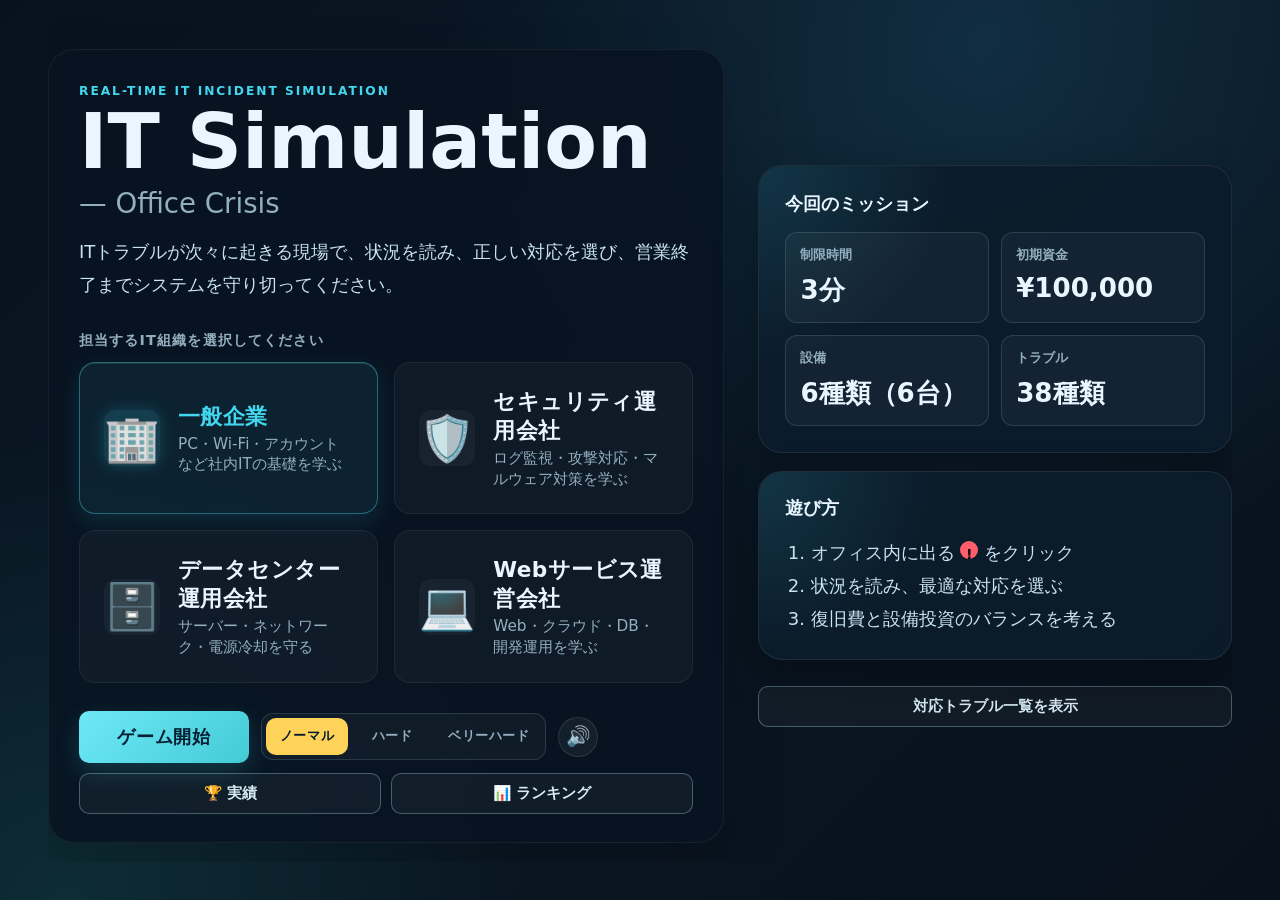
==== index.html @ 24b1dd60 "Initial commit" ====
﻿<!DOCTYPE html>
<html lang="ja">
<head>
  <meta charset="UTF-8" />
  <meta name="viewport" content="width=device-width, initial-scale=1.0, viewport-fit=cover" />
  <title>IT Simulation | Office Crisis</title>
  <link rel="icon" href="data:," />
  <link rel="stylesheet" href="style.css?v=hide-2d-employees-20260814" />
</head>
<body>
  <div class="app-shell">
    <div id="orientation-warning" class="orientation-warning hidden">
      <div class="orientation-warning-content">
        <div class="orientation-icon">📱</div>
        <p>横向きにしてください</p>
        <p class="orientation-sub">このゲームは横向きでプレイしてください</p>
      </div>
    </div>
    <section id="home-screen" class="home-screen">
      <div class="home-copy">
        <p class="eyebrow">REAL-TIME IT INCIDENT SIMULATION</p>
        <h1>IT Simulation <span>— Office Crisis</span></h1>
        <p class="home-lead">ITトラブルが次々に起きる現場で、状況を読み、正しい対応を選び、営業終了までシステムを守り切ってください。</p>

        <div class="mode-selection-container">
          <p class="section-label">担当するIT組織を選択してください</p>
          <div class="mode-selector">
            <button class="mode-card-button active" data-mode="office" type="button">
              <span class="mode-icon">🏢</span>
              <div class="mode-info">
                <span class="mode-name">一般企業</span>
                <span class="mode-desc">PC・Wi-Fi・アカウントなど社内ITの基礎を学ぶ</span>
              </div>
            </button>
            <button class="mode-card-button" data-mode="security" type="button">
              <span class="mode-icon">🛡️</span>
              <div class="mode-info">
                <span class="mode-name">セキュリティ運用会社</span>
                <span class="mode-desc">ログ監視・攻撃対応・マルウェア対策を学ぶ</span>
              </div>
            </button>
            <button class="mode-card-button" data-mode="infra" type="button">
              <span class="mode-icon">🗄️</span>
              <div class="mode-info">
                <span class="mode-name">データセンター運用会社</span>
                <span class="mode-desc">サーバー・ネットワーク・電源冷却を守る</span>
              </div>
            </button>
            <button class="mode-card-button" data-mode="startup" type="button">
              <span class="mode-icon">💻</span>
              <div class="mode-info">
                <span class="mode-name">Webサービス運営会社</span>
                <span class="mode-desc">Web・クラウド・DB・開発運用を学ぶ</span>
              </div>
            </button>
          </div>
        </div>

        <div id="mobile-difficulty-selection" class="mobile-difficulty-selection hidden">
          <h3>難易度を選択</h3>
          <div class="mobile-difficulty-buttons">
            <button class="mobile-difficulty-button active" data-difficulty="normal" type="button">ノーマル</button>
            <button class="mobile-difficulty-button" data-difficulty="hard" type="button">ハード</button>
            <button class="mobile-difficulty-button" data-difficulty="veryhard" type="button">ベリーハード</button>
          </div>
          <button id="mobile-start-game" class="primary-button">ゲーム開始</button>
        </div>

        <div class="home-actions">
          <button id="home-start-button" class="primary-button home-start-button" type="button">ゲーム開始</button>
          <div class="difficulty-control home-difficulty" aria-label="難易度">
            <button class="difficulty-button active" data-difficulty="normal" type="button">ノーマル</button>
            <button class="difficulty-button" data-difficulty="hard" type="button">ハード</button>
            <button class="difficulty-button" data-difficulty="veryhard" type="button">ベリーハード</button>
          </div>
          <button id="sound-toggle-home" class="icon-button sound-toggle-button" type="button" aria-label="サウンドをオフにする">🔊</button>
        </div>
        <div class="home-secondary-actions">
          <button id="achievements-open-button" class="secondary-button">🏆 実績</button>
          <button id="leaderboard-open-button" class="secondary-button">📊 ランキング</button>
        </div>
        <div id="resume-choice" class="resume-choice hidden">
          <p class="resume-copy">進行中のゲームがあります。続きからプレイするか、最初からやり直すかを選んでください。</p>
          <div class="resume-actions">
            <button id="resume-continue-button" class="primary-button" type="button">続きからプレイする</button>
            <button id="resume-restart-button" class="secondary-button" type="button">最初からやり直す</button>
          </div>
        </div>
      </div>

      <div class="home-panel">
        <section class="home-summary">
          <h2>今回のミッション</h2>
          <div class="mission-grid">
            <div><span>制限時間</span><strong>3分</strong></div>
            <div><span>初期資金</span><strong>¥100,000</strong></div>
            <div><span>設備</span><strong id="home-equipment-count">6種類</strong></div>
            <div><span>トラブル</span><strong id="home-incident-count">70種類</strong></div>
          </div>
        </section>
        <section class="home-rules">
          <h2>遊び方</h2>
          <ol>
            <li>オフィス内に出る <b>!</b> をクリック</li>
            <li>状況を読み、最適な対応を選ぶ</li>
            <li>復旧費と設備投資のバランスを考える</li>
          </ol>
        </section>
        <button id="incident-list-toggle" class="secondary-button incident-list-toggle">対応トラブル一覧を表示</button>
      </div>

      <div id="incident-sidebar" class="incident-sidebar hidden">
        <div class="incident-sidebar-header">
          <h2>対応トラブル一覧</h2>
          <button id="incident-sidebar-close" class="icon-button" aria-label="閉じる">×</button>
        </div>
        <div class="incident-sidebar-filters">
          <div class="filter-group">
            <label for="mode-filter">企業</label>
            <select id="mode-filter">
              <option value="all">すべて</option>
              <option value="office">一般企業</option>
              <option value="security">セキュリティ運用会社</option>
              <option value="infra">データセンター運用会社</option>
              <option value="startup">Webサービス運営会社</option>
            </select>
          </div>
          <div class="filter-group">
            <label for="equipment-filter">設備</label>
            <select id="equipment-filter">
              <option value="all">すべて</option>
            </select>
          </div>
        </div>
        <div id="incident-list" class="incident-list"></div>
      </div>
    </section>

    <section id="game-screen" class="game-screen hidden">
      <header class="topbar">
        <div class="brand">
          <p class="eyebrow">REAL-TIME IT INCIDENT SIMULATION</p>
          <h1>IT Simulation <span>— Office Crisis</span></h1>
        </div>
        <div class="topbar-actions">
          <div class="difficulty-control" aria-label="難易度">
            <button class="difficulty-button active" data-difficulty="normal" type="button">ノーマル</button>
            <button class="difficulty-button" data-difficulty="hard" type="button">ハード</button>
            <button class="difficulty-button" data-difficulty="veryhard" type="button">ベリーハード</button>
          </div>
          <div id="game-status" class="game-status standby">待機中</div>
          <button id="sound-toggle-game" class="icon-button sound-toggle-button" type="button" aria-label="サウンドをオフにする">🔊</button>
          <button id="home-button" class="secondary-button topbar-home-button" type="button">
            <span class="home-button-label-full">ホームに戻る</span>
            <span class="home-button-label-short">ホーム</span>
          </button>
          <button id="start-button" class="primary-button">リスタート</button>
        </div>
      </header>

      <main class="game-layout">
        <aside class="dashboard">
          <section class="status-card time-card">
            <p class="card-label">営業終了まで</p>
            <strong id="timer" class="timer">03:00</strong>
            <div class="timer-track"><div id="timer-bar" class="timer-bar"></div></div>
          </section>

          <section class="status-card">
            <div class="metric-head">
              <p class="card-label">資金</p>
              <span class="metric-icon">¥</span>
            </div>
            <strong id="funds" class="metric-value">¥100,000</strong>
            <p id="funds-detail" class="metric-note">運営は安定しています</p>
          </section>

          <section class="status-card">
            <div class="metric-head">
              <p class="card-label">信頼度</p>
              <span class="metric-icon">◆</span>
            </div>
            <strong id="trust" class="metric-value">100</strong>
            <div class="trust-track"><div id="trust-bar" class="trust-bar"></div></div>
            <p id="trust-detail" class="metric-note">社内外から信頼されています</p>
          </section>

          <section class="status-card compact-card">
            <p class="card-label">対応状況</p>
            <div class="status-row">
              <span>未対応トラブル</span><strong id="incident-count">0</strong>
            </div>
            <div class="status-row">
              <span>故障設備</span><strong id="broken-count">0</strong>
            </div>
            <div class="status-row">
              <span>解決件数</span><strong id="resolved-count">0</strong>
            </div>
            <div class="status-row">
              <span>連続正解</span><strong id="streak-count">0</strong>
            </div>
            <div class="status-row hidden">
              <span>次の発生</span><strong id="next-incident">--</strong>
            </div>
          </section>

          <section class="status-card upgrade-card">
            <div class="upgrade-head">
              <div>
                <p class="card-label">設備投資</p>
                <strong id="upgrade-total" class="upgrade-total">Lv 0</strong>
              </div>
              <span class="metric-icon">Lv</span>
            </div>
            <p id="upgrade-detail" class="metric-note">営業中に資金を使って設備を強化できます。</p>
            <div id="upgrade-list" class="upgrade-list"></div>
          </section>

          <section class="tips-card">
            <p class="tips-title">遊び方</p>
            <ol>
              <li>オフィス内の <b>!</b> をクリック</li>
              <li>状況を読み、最適な対応を選択</li>
              <li>復旧費と設備投資のバランスを考える</li>
            </ol>
          </section>
        </aside>

        <section class="office-panel">
          <div class="office-heading">
            <div>
              <p id="floor-eyebrow" class="eyebrow">NORMAL MODE / GENERAL OFFICE</p>
              <h2 id="floor-title">第1営業フロア</h2>
            </div>
            <div class="office-legend">
              <span><i class="legend-dot normal"></i>正常</span>
              <span><i class="legend-dot incident"></i>トラブル</span>
              <span><i class="legend-dot broken"></i>故障</span>
            </div>
          </div>

          <div class="news-ticker" aria-live="polite">
            <span class="news-label">IT NEWS</span>
            <p id="news-ticker-text">営業開始後、IT運用ニュース速報が流れます。</p>
          </div>

          <div id="office-map" class="office-map" aria-label="一般企業のオフィス">
            <div class="floor-grid"></div>
            <div id="equipment-layer" class="equipment-layer"></div>
            <div id="employee-layer" class="employee-layer"></div>
            <div id="start-overlay" class="start-overlay hidden">
              <div class="start-overlay-card">
                <span class="start-icon">!</span>
                <h3>営業開始前</h3>
                <p>オフィスで起きるITトラブルを解決し、倒産を防いでください。</p>
                <button id="overlay-start-button" class="primary-button">営業を開始する</button>
              </div>
            </div>
          </div>

          <div class="event-log-panel">
            <div class="event-log-head">
              <h3>オペレーションログ</h3>
              <button id="view-log-button" class="text-button">履歴を表示</button>
            </div>
            <ul id="event-log" class="event-log">
              <li class="log-entry neutral"><span>--:--</span>ゲーム開始後、ここに対応履歴が表示されます。</li>
            </ul>
          </div>
        </section>
      </main>
    </section>
  </div>

  <div id="modal" class="modal hidden" role="dialog" aria-modal="true" aria-labelledby="modal-title">
    <div class="modal-backdrop"></div>
    <div class="modal-card">
      <div class="modal-topline">
        <span id="modal-category" class="category-badge">INCIDENT</span>
        <button id="modal-close" class="icon-button" aria-label="閉じる">×</button>
      </div>
      <h2 id="modal-title">トラブル発生</h2>
      <p id="modal-location" class="modal-location"></p>
      <p id="modal-description" class="modal-description"></p>
      <div id="modal-effect" class="modal-effect"></div>
      <div id="modal-options" class="modal-options"></div>
      <div id="modal-feedback" class="modal-feedback hidden"></div>
      <div id="modal-actions" class="modal-actions"></div>
    </div>
  </div>

  <div id="log-modal" class="modal hidden" role="dialog" aria-modal="true" aria-labelledby="log-modal-title">
    <div class="modal-backdrop"></div>
    <div class="log-modal-card">
      <div class="modal-topline">
        <span class="category-badge">LOG</span>
        <button id="log-modal-close" class="icon-button" aria-label="閉じる">×</button>
      </div>
      <h2 id="log-modal-title">オペレーション履歴</h2>
      <div id="log-modal-content" class="log-modal-content"></div>
    </div>
  </div>

  <div id="result-modal" class="modal hidden" role="dialog" aria-modal="true" aria-labelledby="result-title">
    <div class="modal-backdrop result-backdrop"></div>
    <div class="result-card">
      <p id="result-eyebrow" class="eyebrow">RESULT</p>
      <h2 id="result-title">営業終了</h2>
      <p id="result-message" class="result-message"></p>
      <div class="result-grid">
        <div><span>資金</span><strong id="result-funds">¥0</strong></div>
        <div><span>信頼度</span><strong id="result-trust">0</strong></div>
        <div><span>解決件数</span><strong id="result-resolved">0</strong></div>
        <div><span>誤対応</span><strong id="result-mistakes">0</strong></div>
        <div><span>最大連続正解</span><strong id="result-streak">0</strong></div>
        <div><span>投資Lv合計</span><strong id="result-upgrades">0</strong></div>
      </div>
      <div id="result-score-panel" class="result-score-panel hidden"></div>
      <div id="result-learning" class="result-learning"></div>
      <div id="review-list" class="review-list"></div>
      <button id="restart-button" class="primary-button wide-button">ホーム画面へ戻る</button>
    </div>
  </div>

<div id="difficulty-popover" class="popover hidden" role="tooltip" aria-hidden="true">
    <div class="popover-content"></div>
    <div class="popover-arrow" aria-hidden="true"></div>
  </div>

  <div id="achievement-toast-container" class="achievement-toast-container" aria-live="polite"></div>

  <div id="achievements-modal" class="modal hidden" role="dialog" aria-modal="true" aria-labelledby="achievements-modal-title">
    <div class="modal-backdrop"></div>
    <div class="log-modal-card">
      <div class="modal-topline">
        <span class="category-badge">ACHIEVEMENTS</span>
        <button id="achievements-modal-close" class="icon-button" aria-label="閉じる">×</button>
      </div>
      <h2 id="achievements-modal-title">実績</h2>
      <p id="achievements-progress" class="achievements-progress">0 / 0 解除済み</p>
      <div id="achievements-grid" class="achievements-grid log-modal-content"></div>
    </div>
  </div>

  <div id="leaderboard-modal" class="modal hidden" role="dialog" aria-modal="true" aria-labelledby="leaderboard-modal-title">
    <div class="modal-backdrop"></div>
    <div class="log-modal-card">
      <div class="modal-topline">
        <span class="category-badge">RANKING</span>
        <button id="leaderboard-modal-close" class="icon-button" aria-label="閉じる">×</button>
      </div>
      <h2 id="leaderboard-modal-title">ランキング</h2>
      <div class="incident-sidebar-filters leaderboard-filters">
        <div class="filter-group">
          <label for="leaderboard-mode-select">企業</label>
          <select id="leaderboard-mode-select">
            <option value="office">一般企業</option>
            <option value="security">セキュリティ運用会社</option>
            <option value="infra">データセンター運用会社</option>
            <option value="startup">Webサービス運営会社</option>
          </select>
        </div>
        <div class="filter-group">
          <label for="leaderboard-difficulty-select">難易度</label>
          <select id="leaderboard-difficulty-select">
            <option value="normal">ノーマル</option>
            <option value="hard">ハード</option>
            <option value="veryhard">ベリーハード</option>
          </select>
        </div>
      </div>
      <div id="leaderboard-content" class="log-modal-content"></div>
    </div>
  </div>

  <script type="importmap">
    {
      "imports": {
        "three": "./assets/vendor/three/three.module.js?v=160-local"
      }
    }
  </script>
  <script src="script/config.js?v=game-duration-3min-20260821"></script>
  <script src="script/incidents/office.js?v=expanded-incidents-20260807"></script>
  <script src="script/incidents/security.js?v=expanded-incidents-20260807"></script>
  <script src="script/incidents/infra.js?v=expanded-incidents-20260807"></script>
  <script src="script/incidents/startup.js?v=expanded-incidents-20260807"></script>
  <script src="script/modes/office.js"></script>
  <script src="script/modes/security.js"></script>
  <script src="script/modes/infra.js"></script>
  <script src="script/modes/startup.js"></script>
  <script src="script/modes/registry.js?v=company-types-20260807"></script>
  <script src="script/equipment-3d.js?v=office-wifi-marker-20260821-1420"></script>
  <script src="script/renderer.js?v=office-wifi-marker-20260821-1420"></script>
  <script src="script/game-loop.js?v=revenue-every-5s-20260821"></script>
  <script src="script/employees.js"></script>
  <script src="script/modals.js?v=result-learning-20260807"></script>
  <script src="script/game-over.js?v=result-learning-20260807"></script>
  <script src="script/state.js?v=news-forecast-20260808"></script>
  <script src="script/main.js?v=company-types-20260807"></script>
  <script src="script/audio.js"></script>
  <script src="script/achievements.js"></script>
  <script src="script/leaderboard.js"></script>
</body>
</html>
---- style.css ----
﻿:root {
  --bg: #07121f;
  --bg-soft: #0d1d2e;
  --panel: rgba(18, 40, 61, 0.9);
  --panel-strong: #10273c;
  --line: rgba(170, 209, 232, 0.16);
  --text: #eaf6ff;
  --muted: #93afbf;
  --cyan: #42d7ef;
  --cyan-soft: rgba(66, 215, 239, 0.16);
  --lime: #8ee87a;
  --yellow: #ffd35a;
  --orange: #ff9c59;
  --red: #ff5e6c;
  --shadow: 0 20px 45px rgba(0, 0, 0, 0.28);
  --font: Inter, "Hiragino Kaku Gothic ProN", "Yu Gothic", Meiryo, system-ui, sans-serif;
}

* { box-sizing: border-box; }

html {
  min-height: 100%;
  background: var(--bg);
  overscroll-behavior: none;
  font-size: 18px;
}

body {
  min-height: 100%;
  margin: 0;
  color: var(--text);
  font-family: var(--font);
  overscroll-behavior: none;
  background:
    radial-gradient(circle at 77% 5%, rgba(42, 126, 168, 0.22), transparent 30rem),
    radial-gradient(circle at 5% 100%, rgba(36, 167, 150, 0.15), transparent 26rem),
    linear-gradient(135deg, #07121f, #0a1724 45%, #08111c);
}

.home-screen-active,
body:has(.game-screen:not(.hidden)),
body:has(.home-screen:not(.hidden)) {
  overflow: hidden;
  height: 100dvh;
}

.home-screen-active {
  touch-action: none;
}

.orientation-warning {
  position: fixed;
  top: 0;
  left: 0;
  width: 100%;
  height: 100%;
  background: var(--bg);
  z-index: 9999;
  display: flex;
  align-items: center;
  justify-content: center;
}

.orientation-warning.hidden {
  display: none;
}

.orientation-warning-content {
  text-align: center;
  padding: 20px;
}

.orientation-icon {
  font-size: 4rem;
  margin-bottom: 16px;
  animation: rotate-phone 2s ease-in-out infinite;
}

@keyframes rotate-phone {
  0%, 100% { transform: rotate(0deg); }
  25% { transform: rotate(-90deg); }
  75% { transform: rotate(-90deg); }
}

.orientation-warning-content p {
  margin: 8px 0;
  color: var(--text);
}

.orientation-warning-content p:first-of-type {
  font-size: 1.2rem;
  font-weight: 700;
}

.orientation-sub {
  font-size: 0.9rem;
  color: var(--muted);
}

button { font: inherit; cursor: pointer; }

.app-shell { width: min(1680px, calc(100vw - 32px)); margin: 0 auto; padding: 20px 32px 24px; }
.app-shell:has(.game-screen:not(.hidden)) {
  width: min(1680px, calc(100vw - 8px));
  height: 100dvh;
  padding: 4px 0 6px;
  padding-left: max(4px, env(safe-area-inset-left));
  padding-right: max(4px, env(safe-area-inset-right));
  padding-bottom: max(4px, env(safe-area-inset-bottom));
  overflow: hidden;
  display: flex;
  flex-direction: column;
}
.hidden { display: none !important; }

.game-screen {
  flex: 1;
  min-height: 0;
  display: flex;
  flex-direction: column;
  overflow: hidden;
}

.home-screen {
  min-height: calc(100vh - 58px);
  display: grid;
  grid-template-columns: minmax(0, 1fr) minmax(280px, 0.7fr);
  align-items: center;
  justify-content: center;
  gap: 34px;
  padding: 28px 0 18px;
  overscroll-behavior: none;
  touch-action: none;
  overflow-y: auto;
}

.home-copy {
  max-width: 760px;
  padding: 34px 30px 28px;
  border-radius: 26px;
  background: rgba(8, 20, 34, 0.88);
  border: 1px solid rgba(255, 255, 255, 0.06);
  box-shadow: 0 24px 60px rgba(0, 0, 0, 0.18);
}

.home-copy h1 {
  margin-bottom: 18px;
  font-size: clamp(2.35rem, 6vw, 5.6rem);
  line-height: 0.98;
  letter-spacing: 0;
}

.home-copy h1 span {
  display: block;
  margin-top: 10px;
  font-size: 0.36em;
  color: var(--muted);
}

.home-lead {
  max-width: 620px;
  margin-bottom: 30px;
  color: #c8e2ef;
  font-size: clamp(1rem, 1.4vw, 1.1rem);
  line-height: 1.85;
}

.home-actions {
  display: flex;
  flex-wrap: wrap;
  align-items: center;
  gap: 12px;
}

/* Mode Selector UI */
.mode-selection-container {
  margin-bottom: 28px;
}

.mode-selection-container .section-label {
  display: block;
  margin-bottom: 12px;
  color: var(--muted);
  font-size: 0.8rem;
  font-weight: 800;
  letter-spacing: 0.08em;
  text-transform: uppercase;
}

.mode-selector {
  display: grid;
  grid-template-columns: repeat(2, 1fr);
  gap: 16px;
}

.mode-card-button {
  display: flex;
  align-items: center;
  gap: 18px;
  padding: 24px;
  border-radius: 16px;
  border: 1px solid rgba(255, 255, 255, 0.06);
  background: rgba(255, 255, 255, 0.03);
  text-align: left;
  color: var(--text);
  transition: all 0.24s cubic-bezier(0.16, 1, 0.3, 1);
  cursor: pointer;
  position: relative;
  overflow: hidden;
}

.mode-card-button::before {
  content: "";
  position: absolute;
  inset: 0;
  background: linear-gradient(135deg, rgba(255, 255, 255, 0.05), transparent);
  opacity: 0;
  transition: opacity 0.24s ease;
}

.mode-card-button:hover {
  transform: translateY(-2px);
  background: rgba(255, 255, 255, 0.06);
  border-color: rgba(255, 255, 255, 0.12);
  box-shadow: 0 10px 20px rgba(0, 0, 0, 0.15);
}

.mode-card-button:hover::before {
  opacity: 1;
}

.mode-card-button .mode-icon {
  font-size: 2.5rem;
  display: inline-flex;
  align-items: center;
  justify-content: center;
  flex-shrink: 0;
  width: 56px;
  height: 56px;
  background: rgba(255, 255, 255, 0.04);
  border-radius: 12px;
  transition: transform 0.24s ease;
}

.mode-card-button:hover .mode-icon {
  transform: scale(1.1) rotate(3deg);
}

.mode-card-button .mode-info {
  display: flex;
  flex-direction: column;
  gap: 3px;
}

.mode-card-button .mode-name {
  font-weight: 800;
  font-size: 1.2rem;
  letter-spacing: 0.02em;
}

.mode-card-button .mode-desc {
  font-size: 0.85rem;
  color: var(--muted);
  line-height: 1.35;
}

/* Active Mode States with Theme Colors */
.mode-card-button.active[data-mode="office"] {
  border-color: rgba(66, 215, 239, 0.4);
  background: rgba(66, 215, 239, 0.08);
  box-shadow: 0 8px 24px rgba(66, 215, 239, 0.12), inset 0 1px 0 rgba(255, 255, 255, 0.1);
}
.mode-card-button.active[data-mode="office"] .mode-icon {
  background: rgba(66, 215, 239, 0.15);
  box-shadow: 0 0 15px rgba(66, 215, 239, 0.2);
}
.mode-card-button.active[data-mode="office"] .mode-name {
  color: var(--cyan);
}

.mode-card-button.active[data-mode="security"] {
  border-color: rgba(255, 94, 108, 0.4);
  background: rgba(255, 94, 108, 0.08);
  box-shadow: 0 8px 24px rgba(255, 94, 108, 0.12), inset 0 1px 0 rgba(255, 255, 255, 0.1);
}
.mode-card-button.active[data-mode="security"] .mode-icon {
  background: rgba(255, 94, 108, 0.15);
  box-shadow: 0 0 15px rgba(255, 94, 108, 0.2);
}
.mode-card-button.active[data-mode="security"] .mode-name {
  color: var(--red);
}

.mode-card-button.active[data-mode="infra"] {
  border-color: rgba(142, 232, 122, 0.4);
  background: rgba(142, 232, 122, 0.08);
  box-shadow: 0 8px 24px rgba(142, 232, 122, 0.12), inset 0 1px 0 rgba(255, 255, 255, 0.1);
}
.mode-card-button.active[data-mode="infra"] .mode-icon {
  background: rgba(142, 232, 122, 0.15);
  box-shadow: 0 0 15px rgba(142, 232, 122, 0.2);
}
.mode-card-button.active[data-mode="infra"] .mode-name {
  color: var(--lime);
}

.mode-card-button.active[data-mode="startup"] {
  border-color: rgba(181, 106, 255, 0.4);
  background: rgba(181, 106, 255, 0.08);
  box-shadow: 0 8px 24px rgba(181, 106, 255, 0.12), inset 0 1px 0 rgba(255, 255, 255, 0.1);
}
.mode-card-button.active[data-mode="startup"] .mode-icon {
  background: rgba(181, 106, 255, 0.15);
  box-shadow: 0 0 15px rgba(181, 106, 255, 0.2);
}
.mode-card-button.active[data-mode="startup"] .mode-name {
  color: #b56aff;
}

.home-start-button {
  min-width: 170px;
  padding: 16px 26px;
  font-size: 1rem;
}

.home-difficulty {
  display: inline-flex;
  gap: 7px;
  padding: 6px;
  border-radius: 14px;
  border: 1px solid rgba(255, 255, 255, 0.08);
  background: rgba(255, 255, 255, 0.04);
}

.home-difficulty .difficulty-button {
  min-width: 82px;
  padding: 10px 12px;
  border-radius: 10px;
}

.resume-choice {
  display: grid;
  gap: 14px;
  position: fixed;
  top: 50%;
  left: 50%;
  z-index: 1000;
  width: min(560px, calc(100vw - 32px));
  max-height: calc(100dvh - 32px);
  margin: 0;
  padding: 20px;
  overflow-y: auto;
  overscroll-behavior: contain;
  transform: translate(-50%, -50%);
  border: 1px solid rgba(255, 255, 255, 0.1);
  border-radius: 20px;
  background: rgba(14, 30, 48, 0.92);
  box-shadow: 0 0 0 100vmax rgba(2, 8, 14, 0.72), var(--shadow);
}

.resume-copy {
  margin: 0;
  color: #e9f7ff;
  font-size: 0.96rem;
  line-height: 1.88;
}

.resume-actions {
  display: grid;
  grid-template-columns: repeat(2, minmax(0, 1fr));
  gap: 10px;
}

.resume-actions .primary-button,
.resume-actions .secondary-button {
  width: 100%;
}

.home-panel {
  display: grid;
  gap: 18px;
}

.home-summary, .home-rules {
  border: 1px solid rgba(255, 255, 255, 0.08);
  border-radius: 24px;
  background: rgba(12, 28, 44, 0.95);
  box-shadow: var(--shadow);
}

.home-summary { padding: 26px; }
.home-rules { padding: 24px 26px; }
.home-summary h2, .home-rules h2 { margin-bottom: 16px; font-size: 1rem; }

.mission-grid {
  display: grid;
  grid-template-columns: repeat(2, minmax(0, 1fr));
  gap: 12px;
}

.mission-grid div {
  min-height: 94px;
  padding: 16px;
  border: 1px solid rgba(255, 255, 255, 0.08);
  border-radius: 16px;
  background: rgba(255, 255, 255, 0.03);
}

.mission-grid div {
  min-height: 88px;
  padding: 14px;
  border: 1px solid var(--line);
  border-radius: 12px;
  background: rgba(255,255,255,.04);
}

.mission-grid span {
  display: block;
  margin-bottom: 9px;
  color: var(--muted);
  font-size: .72rem;
  font-weight: 800;
}

.mission-grid strong {
  font-size: 1.45rem;
  font-variant-numeric: tabular-nums;
}

.home-rules ol {
  margin: 0;
  padding-left: 1.4em;
  color: #c8e2ef;
  line-height: 1.85;
}

.home-rules b {
  display: inline-grid;
  place-items: center;
  width: 18px;
  height: 18px;
  color: #1c0b0f;
  background: var(--red);
  border-radius: 50%;
  font-size: .8rem;
}

.topbar {
  display: flex; align-items: center; justify-content: space-between;
  gap: 16px; padding: 0 0 clamp(10px, 1.5vh, 16px);
  border-bottom: 1px solid var(--line);
  flex-shrink: 0;
}
.game-screen .brand h1 { font-size: clamp(1.15rem, 1.6vw, 1.75rem); }
.game-screen .brand .eyebrow { margin-bottom: 4px; font-size: 0.62rem; }

.eyebrow {
  margin: 0 0 6px;
  color: var(--cyan);
  font-size: 0.68rem;
  font-weight: 800;
  letter-spacing: 0.16em;
}

h1, h2, h3, p { margin-top: 0; }

h1 { margin-bottom: 0; font-size: clamp(1.5rem, 2vw, 2.1rem); letter-spacing: 0.02em; }
h1 span { color: var(--muted); font-size: 0.76em; font-weight: 500; }

.topbar-actions { display: flex; align-items: center; gap: 8px; flex-wrap: wrap; }
.topbar-home-button { padding: 8px 12px; font-size: .78rem; }
.home-button-label-short { display: none; }
.game-screen .primary-button { padding: 9px 14px; font-size: .82rem; }

.difficulty-control {
  display: inline-flex;
  gap: 3px;
  padding: 4px;
  border: 1px solid var(--line);
  border-radius: 12px;
  background: rgba(255,255,255,.035);
}

.difficulty-button {
  min-width: 48px;
  border: 0;
  border-radius: 8px;
  padding: 7px 9px;
  color: var(--muted);
  background: transparent;
  font-size: .72rem;
  font-weight: 900;
  letter-spacing: .04em;
  transition: background .16s ease, color .16s ease, transform .16s ease;
}
.difficulty-button:hover:not(:disabled) { color: var(--text); background: rgba(255,255,255,.07); }
.difficulty-button.active { color: #061e2b; background: var(--yellow); }
.difficulty-button:disabled { cursor: not-allowed; opacity: .72; }

.game-status {
  min-width: 88px; padding: 8px 12px; border: 1px solid var(--line); border-radius: 99px;
  color: var(--muted); text-align: center; font-size: 0.82rem; font-weight: 700;
}

.home-panel .home-summary,
.home-panel .home-rules {
  position: relative;
  overflow: hidden;
}

.home-panel .home-summary::before,
.home-panel .home-rules::before {
  content: "";
  position: absolute;
  inset: 0;
  background: radial-gradient(circle at top left, rgba(66, 215, 239, 0.14), transparent 35%);
  pointer-events: none;
}

.home-panel .home-summary > *,
.home-panel .home-rules > * {
  position: relative;
  z-index: 1;
}

.incident-list-toggle {
  width: 100%;
  margin-top: 8px;
  padding: 14px 20px;
  font-size: 1rem;
  font-weight: 600;
}

.incident-sidebar {
  position: fixed;
  top: 0;
  right: 0;
  width: 400px;
  max-width: 90vw;
  height: 100vh;
  background: var(--panel-strong);
  border-left: 1px solid var(--line);
  box-shadow: -10px 0 30px rgba(0, 0, 0, 0.3);
  z-index: 1000;
  display: flex;
  flex-direction: column;
  transition: transform 0.3s ease;
}

.incident-sidebar.hidden {
  transform: translateX(100%);
}

.incident-sidebar-header {
  display: flex;
  justify-content: space-between;
  align-items: center;
  padding: 16px 20px;
  border-bottom: 1px solid var(--line);
}

.incident-sidebar-header h2 {
  margin: 0;
  font-size: 1rem;
  font-weight: 700;
  color: var(--text);
}

.incident-sidebar-filters {
  display: flex;
  gap: 12px;
  padding: 12px 20px;
  border-bottom: 1px solid var(--line);
}

.filter-group {
  flex: 1;
  display: flex;
  flex-direction: column;
  gap: 4px;
}

.filter-group label {
  font-size: 0.75rem;
  font-weight: 600;
  color: var(--muted);
}

.filter-group select {
  padding: 8px 10px;
  background: rgba(255, 255, 255, 0.12);
  border: 1px solid var(--line);
  border-radius: 4px;
  color: var(--text);
  font-size: 0.9rem;
  cursor: pointer;
  font-weight: 500;
}

.filter-group select:hover {
  background: rgba(255, 255, 255, 0.16);
}

.filter-group select:focus {
  outline: none;
  border-color: var(--cyan);
  background: rgba(255, 255, 255, 0.16);
}

.filter-group select option {
  background: var(--panel-strong);
  color: var(--text);
  padding: 8px;
}

.incident-list {
  flex: 1;
  overflow-y: auto;
  padding: 20px 24px;
  display: flex;
  flex-direction: column;
  gap: 16px;
}

.no-incidents {
  text-align: center;
  color: var(--muted);
  font-size: 0.85rem;
  padding: 40px 20px;
}

.incident-group {
  background: rgba(255, 255, 255, 0.03);
  border: 1px solid var(--line);
  border-radius: 8px;
  padding: 16px 18px;
}

.incident-group-title {
  margin: 0 0 12px 0;
  font-size: 1rem;
  font-weight: 700;
  color: var(--cyan);
}

.incident-items {
  margin: 0;
  padding: 0;
  list-style: none;
  display: flex;
  flex-direction: column;
  gap: 8px;
}

.incident-item {
  display: flex;
  flex-direction: column;
  gap: 10px;
  padding: 14px 16px;
  background: rgba(255, 255, 255, 0.02);
  border-radius: 6px;
  font-size: 0.95rem;
}

.incident-content {
  display: flex;
  justify-content: space-between;
  align-items: center;
  gap: 10px;
}

.incident-title {
  color: var(--text);
  font-weight: 500;
  flex: 1;
  font-size: 0.95rem;
}

.incident-category {
  color: var(--muted);
  font-size: 0.8rem;
  font-weight: 600;
  padding: 4px 10px;
  background: rgba(147, 175, 191, 0.15);
  border-radius: 4px;
  white-space: nowrap;
}

.incident-solution {
  display: flex;
  flex-direction: column;
  gap: 6px;
  padding-top: 8px;
  border-top: 1px solid rgba(255, 255, 255, 0.05);
}

.solution-label {
  color: var(--cyan);
  font-size: 0.8rem;
  font-weight: 600;
}

.solution-text {
  color: var(--text);
  font-size: 0.85rem;
  font-weight: 400;
  line-height: 1.4;
}

/* Custom scrollbar */
.incident-list::-webkit-scrollbar {
  width: 8px;
}

.incident-list::-webkit-scrollbar-track {
  background: rgba(255, 255, 255, 0.02);
  border-radius: 4px;
}

.incident-list::-webkit-scrollbar-thumb {
  background: rgba(66, 215, 239, 0.4);
  border-radius: 4px;
}

.incident-list::-webkit-scrollbar-thumb:hover {
  background: rgba(66, 215, 239, 0.6);
}

/* Firefox scrollbar */
.incident-list {
  scrollbar-width: thin;
  scrollbar-color: rgba(66, 215, 239, 0.4) rgba(255, 255, 255, 0.02);
}
.game-status.running { border-color: rgba(142,232,122,.55); color: var(--lime); background: rgba(142,232,122,.08); }
.game-status.paused { border-color: rgba(255,211,90,.55); color: var(--yellow); background: rgba(255,211,90,.08); }
.game-status.danger { border-color: rgba(255,94,108,.6); color: var(--red); background: rgba(255,94,108,.08); }

.primary-button {
  border: 0; border-radius: 10px; padding: 14px 22px; color: #062033;
  background: linear-gradient(135deg, #6ee8f6, #43cbd6);
  font-weight: 900; letter-spacing: .04em;
  box-shadow: 0 9px 23px rgba(66, 215, 239, 0.18);
  transition: transform .16s ease, filter .16s ease;
}
.primary-button:hover { transform: translateY(-2px); filter: brightness(1.06); }
.primary-button:active { transform: translateY(0); }

.game-layout {
  flex: 1;
  min-height: 0;
  display: grid;
  grid-template-columns: minmax(210px, 240px) minmax(0, 1fr);
  gap: clamp(8px, 1.2vw, 14px);
  padding-top: clamp(6px, 1vh, 10px);
  overflow: hidden;
}

.dashboard {
  display: flex;
  flex-direction: column;
  gap: clamp(8px, 1.2vh, 12px);
  min-height: 0;
  overflow-y: auto;
  overscroll-behavior: contain;
  scrollbar-width: thin;
}

.status-card, .tips-card, .office-panel {
  border: 1px solid var(--line);
  background: linear-gradient(150deg, rgba(20, 47, 70, .92), rgba(12, 32, 49, .92));
  box-shadow: var(--shadow);
}

.status-card { border-radius: 15px; padding: clamp(10px, 1.4vh, 14px); }
.time-card { background: linear-gradient(150deg, rgba(14, 72, 92, .92), rgba(10, 39, 61, .96)); }

.card-label { margin-bottom: 8px; color: var(--muted); font-size: .85rem; letter-spacing: .08em; font-weight: 800; }
.timer { display: block; font-variant-numeric: tabular-nums; font-size: clamp(1.8rem, 3.2vh, 2.4rem); letter-spacing: .08em; }
.metric-head { display: flex; align-items: flex-start; justify-content: space-between; }
.metric-icon { color: var(--cyan); font-size: 1.3rem; font-weight: 900; }
.metric-value { display: block; font-size: clamp(1.3rem, 2.4vh, 1.6rem); font-variant-numeric: tabular-nums; }
.metric-note { margin: 6px 0 0; color: var(--muted); font-size: .8rem; line-height: 1.4; }
.timer-track, .trust-track { height: 6px; overflow: hidden; border-radius: 999px; background: rgba(255,255,255,.09); }
.timer-track { margin-top: 8px; }
.timer-bar, .trust-bar { width: 100%; height: 100%; border-radius: inherit; transition: width .4s ease, background-color .4s ease; }
.timer-bar { background: linear-gradient(90deg, var(--cyan), var(--lime)); }
.trust-bar { background: linear-gradient(90deg, var(--lime), var(--cyan)); }

.compact-card { padding-block: clamp(8px, 1.2vh, 12px); }
.status-row { display: flex; align-items: center; justify-content: space-between; padding: 5px 0; border-top: 1px solid var(--line); color: var(--muted); font-size: .76rem; }
.status-row:first-of-type { border-top: 0; }
.status-row strong { color: var(--text); font-size: .92rem; }

.tips-card { border-radius: 15px; padding: clamp(10px, 1.4vh, 14px); background: rgba(14, 37, 56, .8); }
.tips-title { margin-bottom: 6px; color: var(--cyan); font-weight: 900; font-size: .82rem; }
.tips-card ol { margin: 0; padding-left: 1.4em; color: var(--muted); font-size: .72rem; line-height: 1.55; }
.tips-card b { display: inline-grid; place-items: center; width: 16px; height: 16px; color: #1c0b0f; background: var(--red); border-radius: 50%; font-size: .75rem; }

.office-panel {
  min-width: 0;
  min-height: 0;
  border-radius: 18px;
  padding: clamp(6px, 1vh, 10px);
  display: flex;
  flex-direction: column;
  overflow: hidden;
}
.office-heading { display: flex; align-items: flex-end; justify-content: space-between; gap: 12px; padding: 0 2px clamp(6px, 1vh, 10px); flex-shrink: 0; }
.office-heading h2 { margin-bottom: 0; font-size: clamp(1rem, 1.8vh, 1.15rem); }
.office-heading .eyebrow { font-size: 0.62rem; margin-bottom: 3px; }
.office-legend { display: flex; gap: 10px; color: var(--muted); font-size: .68rem; flex-wrap: wrap; }
.office-legend span { display: inline-flex; gap: 6px; align-items: center; }
.legend-dot { width: 8px; height: 8px; border-radius: 50%; display: inline-block; }
.legend-dot.normal { background: var(--lime); box-shadow: 0 0 8px rgba(142,232,122,.8); }
.legend-dot.incident { background: var(--yellow); box-shadow: 0 0 8px rgba(255,211,90,.8); }
.legend-dot.broken { background: var(--red); box-shadow: 0 0 8px rgba(255,94,108,.8); }

/* Popover for difficulty descriptions */
.popover {
  position: fixed;
  z-index: 1200;
  max-width: 280px;
  background: linear-gradient(180deg, rgba(10,20,30,0.96), rgba(12,26,38,0.98));
  color: var(--text);
  border: 1px solid rgba(255,255,255,0.06);
  box-shadow: 0 12px 36px rgba(0,0,0,0.6);
  padding: 12px 14px;
  border-radius: 10px;
  font-size: 0.88rem;
  line-height: 1.45;
  pointer-events: none;
  opacity: 0;
  transform: translateX(-50%) translateY(6px) scale(.98);
  transition: opacity .18s ease, transform .18s ease;
}
.popover.visible { pointer-events: auto; opacity: 1; transform: translateX(-50%) translateY(0) scale(1); }
.popover .popover-content { margin: 0; }
.popover .popover-arrow {
  position: absolute;
  width: 12px; height: 12px;
  background: inherit; border-left: 1px solid rgba(255,255,255,0.04); border-bottom: 1px solid rgba(255,255,255,0.04);
   left: 50%;
   transform: translateX(-50%) rotate(45deg);
   transform-origin: center;
   bottom: -6px;
 }
 .popover[data-placement="top"] .popover-arrow { bottom: -6px; top: auto; transform: translateX(-50%) rotate(45deg); }
 .popover[data-placement="bottom"] .popover-arrow { top: -6px; bottom: auto; transform: translateX(-50%) rotate(225deg); }

.office-map {
  position: relative;
  isolation: isolate;
  overflow: hidden;
  flex: 1;
  min-height: 0;
  border: 1px solid rgba(152, 215, 237, .22);
  border-radius: 16px;
  background:
    radial-gradient(circle at 50% 0, rgba(39, 116, 145, .28), transparent 48%),
    linear-gradient(135deg, #12334a, #0a2638);
  clip-path: inset(0 round 16px);
  padding: clamp(8px, 1.2vh, 16px);
  padding-bottom: clamp(8px, 1.2vh, 16px);
}
.office-map.has-company-scene {
  background:
    radial-gradient(circle at 50% 0, rgba(39, 116, 145, .28), transparent 48%),
    linear-gradient(135deg, #12334a, #0a2638);
}
.office-map.has-company-scene::before,
.office-map.has-company-scene .floor-grid,
.office-map.has-company-scene .employee-layer {
  display: none;
}
.company-scene-canvas {
  position: absolute;
  inset: 0;
  z-index: 2;
  width: 100% !important;
  height: 100% !important;
  display: block;
  cursor: pointer;
}
.company-scene-notice {
  position: absolute;
  left: 50%;
  top: 50%;
  z-index: 8;
  max-width: min(520px, calc(100% - 36px));
  padding: 14px 18px;
  border: 1px solid rgba(255, 211, 90, .45);
  border-radius: 10px;
  color: #fff7d2;
  background: rgba(10, 24, 35, .9);
  box-shadow: 0 16px 32px rgba(0, 0, 0, .28);
  font-size: .82rem;
  font-weight: 800;
  line-height: 1.6;
  text-align: center;
  transform: translate(-50%, -50%);
  pointer-events: none;
}
.office-map::before {
  content: ""; position: absolute; inset: clamp(16px, 3vh, 32px) clamp(20px, 4vw, 40px) clamp(20px, 3vh, 36px);
  border: 2px solid rgba(159, 225, 242, .18); border-radius: 26px;
  background: rgba(151, 224, 235, .035);
  box-shadow: inset 0 0 0 20px rgba(7, 22, 33, .16), 0 30px 45px rgba(0,0,0,.2);
  z-index: 0;
  transform: perspective(1000px) rotateX(30deg);
  transform-style: preserve-3d;
}
.floor-grid {
  position: absolute; inset: 18px;
  opacity: .33;
  background-image:
    linear-gradient(rgba(149, 221, 240, .13) 1px, transparent 1px),
    linear-gradient(90deg, rgba(149, 221, 240, .13) 1px, transparent 1px);
  background-size: 34px 34px;
  -webkit-mask-image: radial-gradient(ellipse at center, black 42%, transparent 78%);
  mask-image: radial-gradient(ellipse at center, black 42%, transparent 78%);
  z-index: 0;
  pointer-events: none;
}
.room-label {
  position: absolute; z-index: 1; color: rgba(200, 239, 250, .36);
  font-size: clamp(.62rem, 1.1vh, .72rem); font-weight: 900; letter-spacing: .1em; pointer-events: none;
}
.label-work { left: 12%; top: 14%; }
.label-meeting { right: 11%; top: 16%; }
.label-infra { left: 13%; bottom: 13%; }
.label-admin { right: 11%; bottom: 14%; }

.rooms-container {
  position: absolute;
  inset: clamp(8px, 1.2vh, 16px);
  z-index: 1;
  pointer-events: none;
  transform: perspective(1000px) rotateX(30deg);
  transform-style: preserve-3d;
}

.room-wall {
  position: absolute;
  border: 2px solid rgba(159, 225, 242, .3);
  background: linear-gradient(135deg, rgba(151, 224, 235, .08) 0%, rgba(151, 224, 235, .03) 50%, rgba(151, 224, 235, .08) 100%);
  border-radius: 8px;
  z-index: 1;
  pointer-events: none;
  box-shadow: 
    0 4px 8px rgba(0, 0, 0, 0.15),
    0 8px 16px rgba(0, 0, 0, 0.1),
    inset 0 1px 0 rgba(255, 255, 255, 0.05);
}
.room-name {
  position: absolute;
  top: 8px;
  left: 50%;
  transform: translateX(-50%);
  color: rgba(200, 239, 250, .5);
  font-size: clamp(.7rem, 1.2vh, .85rem);
  font-weight: 700;
  letter-spacing: .08em;
  pointer-events: none;
}

.equipment-layer { position: absolute; inset: clamp(8px, 1.2vh, 16px); z-index: 2; pointer-events: none; overflow: hidden; transform: rotateX(-30deg) !important; transform-style: preserve-3d; }
.office-map.has-company-scene .equipment-layer {
  inset: 0;
  z-index: 3;
  transform: none !important;
}
.equipment { pointer-events: auto; }

.equipment {
  position: absolute;
  width: clamp(100px, 9vw, 140px);
  min-height: clamp(115px, 13.5vh, 155px);
  padding: clamp(9px, 1.1vh, 13px);
  border: 1.5px solid rgba(205, 242, 251, .42);
  border-radius: 10px;
  color: var(--text);
  text-align: left;
  background: linear-gradient(145deg, rgba(37, 91, 111, .98), rgba(12, 38, 58, .99));
  box-shadow: 
    0 4px 10px rgba(0, 0, 0, .28),
    0 12px 24px rgba(0, 0, 0, .24),
    inset 0 1px 0 rgba(255,255,255,.14);
  transition: transform .18s ease, border-color .18s ease, box-shadow .18s ease, filter .18s ease;
  transform: translate(-50%, -50%);
}
/* テキスト内容だけをカードの固定サイズ内に収める。
   .equipment自体をoverflow:hiddenにすると、カード外にはみ出す配置の
   incident-marker（!バッジ）や::after影が一緒に切り取られてしまうため、
   このラッパーだけをクリップ対象にする。 */
.equipment-content {
  display: flex;
  flex-direction: column;
  width: 100%;
  min-height: 100%;
  min-width: 0;
  overflow: visible;
}
.equipment::after {
  content:""; position:absolute; left: 10px; right: 10px; bottom: -6px; height: 6px;
  border-radius: 0 0 10px 10px; background: rgba(0,0,0,.23); filter: blur(3px); z-index:-1;
}
.equipment:hover { transform: translate(-50%, calc(-50% - 4px)) scale(1.02); border-color: rgba(100, 234, 244, .75); z-index: 5; }
.equipment:focus-visible { outline: 2px solid var(--cyan); outline-offset: 3px; }
.equipment-icon { display: block; margin-bottom: 5px; font-size: clamp(1.3rem, 2.4vh, 1.7rem); line-height: 1; flex-shrink: 0; }
.equipment-name {
  display: -webkit-box;
  -webkit-line-clamp: 3;
  -webkit-box-orient: vertical;
  overflow: hidden;
  text-overflow: ellipsis;
  flex-shrink: 0;
  font-weight: 900;
  font-size: clamp(.85rem, 1.6vh, 1.1rem);
  line-height: 1.25;
  overflow-wrap: break-word;
  word-break: keep-all;
  text-shadow: 0 1px 2px rgba(0, 0, 0, .65);
}
.equipment-subtitle {
  display: -webkit-box;
  margin-top: 4px;
  overflow: hidden;
  text-overflow: ellipsis;
  color: #eaf6ff;
  font-size: clamp(.7rem, 1.25vh, .85rem);
  line-height: 1.3;
  -webkit-line-clamp: 2;
  -webkit-box-orient: vertical;
  min-height: 0;
  flex-shrink: 1;
  text-shadow: 0 1px 2px rgba(0, 0, 0, .65);
}
.equipment-state {
  display: flex;
  align-items: center;
  flex-wrap: nowrap;
  flex-shrink: 0;
  gap: 4px;
  width: fit-content;
  max-width: 100%;
  margin-top: auto;
  padding: 4px 6px;
  border: 1px solid currentColor;
  border-radius: 999px;
  color: var(--lime);
  background: rgba(3, 18, 28, .62);
  font-size: clamp(.68rem, 1.2vh, .8rem);
  font-weight: 900;
  letter-spacing: .01em;
  line-height: 1.15;
  white-space: nowrap;
}
.equipment-state::before { content:""; flex-shrink: 0; width: 7px; height: 7px; background: currentColor; border-radius: 50%; box-shadow: 0 0 8px currentColor; }
/* インライン残り時間バッジ：絶対配置をやめてstate行に収める */
.countdown-badge {
  display: inline-block;
  padding: 1px 5px;
  border-radius: 4px;
  background: var(--yellow);
  color: #211504;
  font-size: clamp(.58rem, 1.05vh, .68rem);
  font-weight: 1000;
  font-variant-numeric: tabular-nums;
  line-height: 1.4;
}
.equipment.incident { border-color: rgba(255, 211, 90, .82); box-shadow: 0 0 0 2px rgba(255,211,90,.12), 0 13px 24px rgba(0,0,0,.25); }
.equipment.incident .equipment-state { color: var(--yellow); background: rgba(62, 43, 4, .82); }
.equipment.broken { border-color: rgba(255, 94, 108, .88); background: linear-gradient(145deg, rgba(95, 46, 57, .92), rgba(52, 28, 42, .96)); animation: brokenPulse 1.25s infinite alternate; }
.equipment.broken .equipment-state { color: #ff9ca6; background: rgba(53, 11, 19, .82); }

@keyframes brokenPulse { to { filter: brightness(1.18); box-shadow: 0 0 0 3px rgba(255,94,108,.13), 0 0 22px rgba(255,94,108,.32); } }

.incident-marker {
  position: absolute; right: -10px; top: -12px; width: clamp(26px, 3vh, 30px); height: clamp(26px, 3vh, 30px); display: grid; place-items: center;
  border: 2px solid #ffd6db; border-radius: 50%; color: white; background: var(--red);
  box-shadow: 0 0 0 4px rgba(255,94,108,.18), 0 0 18px rgba(255,94,108,.8);
  font-size: clamp(.95rem, 1.6vh, 1.1rem); font-weight: 1000; animation: incidentPulse .85s infinite alternate;
}
.marker-timer {
  position: absolute; inset: -6px; border: 2px solid rgba(255,211,90,.85); border-left-color: transparent; border-radius: 50%;
  transform: rotate(-38deg);
}
@keyframes incidentPulse { to { transform: scale(1.1); } }

.start-overlay { position: absolute; inset: 0; z-index: 4; display: grid; place-items: center; background: rgba(4, 16, 27, .48); backdrop-filter: blur(3px); transition: opacity .25s ease; }
.start-overlay.hidden { opacity: 0; pointer-events: none; }
.start-overlay-card { width: min(400px, 82%); padding: 28px; text-align: center; border: 1px solid rgba(148, 227, 243, .32); border-radius: 18px; background: rgba(10, 33, 50, .94); box-shadow: var(--shadow); }
.start-icon { display: inline-grid; place-items: center; width: 45px; height: 45px; margin-bottom: 10px; color: #39131b; background: var(--yellow); border-radius: 50%; font-size: 1.65rem; font-weight: 1000; }
.start-overlay-card h3 { margin-bottom: 8px; }
.start-overlay-card p { margin-bottom: 20px; color: var(--muted); font-size: .86rem; line-height: 1.65; }

.event-log-panel {
  margin-top: clamp(4px, 0.8vh, 8px);
  border: 1px solid var(--line);
  border-radius: 14px;
  overflow: hidden;
  background: rgba(4, 17, 29, .34);
  flex-shrink: 0;
}
.event-log-head { display: flex; align-items: center; justify-content: space-between; padding: 7px 12px; border-bottom: 1px solid var(--line); }
.event-log-head h3 { margin: 0; font-size: .76rem; letter-spacing: .04em; }
.text-button, .icon-button { border: 0; color: var(--muted); background: transparent; }
.text-button { font-size: .68rem; }
.text-button:hover { color: var(--cyan); }
.event-log { height: clamp(64px, 11vh, 96px); margin: 0; padding: 6px 12px; overflow-y: auto; list-style: none; }

/* Custom scrollbar for event log */
.event-log::-webkit-scrollbar {
  width: 6px;
}

.event-log::-webkit-scrollbar-track {
  background: rgba(255, 255, 255, 0.02);
  border-radius: 3px;
}

.event-log::-webkit-scrollbar-thumb {
  background: rgba(66, 215, 239, 0.4);
  border-radius: 3px;
}

.event-log::-webkit-scrollbar-thumb:hover {
  background: rgba(66, 215, 239, 0.6);
}

/* Firefox scrollbar for event log */
.event-log {
  scrollbar-width: thin;
  scrollbar-color: rgba(66, 215, 239, 0.4) rgba(255, 255, 255, 0.02);
}

.log-entry { padding: 3px 0; color: var(--muted); font-size: .68rem; line-height: 1.35; }
.log-entry span { display: inline-block; width: 44px; color: rgba(149, 197, 217, .6); font-variant-numeric: tabular-nums; }
.log-entry.success { color: #b8f6ac; }
.log-entry.warning { color: #ffe28e; }
.log-entry.danger { color: #ffadb5; }
.log-entry.neutral { color: var(--muted); }

.modal { position: fixed; inset: 0; z-index: 20; display: grid; place-items: center; padding: 20px; }
.modal.hidden { display: none; }
.modal-backdrop { position:absolute; inset:0; background:rgba(1,8,15,.7); backdrop-filter: blur(4px); }
.modal-card, .result-card { position:relative; z-index:1; width:min(590px, 95vw); max-height:min(750px, 90vh); overflow:auto; border:1px solid rgba(162,226,244,.34); border-radius:18px; background:linear-gradient(145deg, #15364d, #0a2134); box-shadow:0 28px 70px rgba(0,0,0,.5); }
.modal-card { padding: 22px; }

.log-modal-card { position:relative; z-index:1; width:min(600px, 92%); max-height:80vh; border:1px solid rgba(162,226,244,.34); border-radius:18px; background:linear-gradient(145deg, #15364d, #0a2134); box-shadow:0 28px 70px rgba(0,0,0,.5); padding: 22px; display: flex; flex-direction: column; }

.log-modal-content { flex: 1; overflow-y: auto; margin-top: 16px; padding: 16px; background: rgba(4, 17, 29, .34); border-radius: 12px; border: 1px solid var(--line); }

.log-modal-content::-webkit-scrollbar { width: 8px; }
.log-modal-content::-webkit-scrollbar-track { background: rgba(255, 255, 255, 0.02); border-radius: 4px; }
.log-modal-content::-webkit-scrollbar-thumb { background: rgba(66, 215, 239, 0.4); border-radius: 4px; }
.log-modal-content::-webkit-scrollbar-thumb:hover { background: rgba(66, 215, 239, 0.6); }
.log-modal-content { scrollbar-width: thin; scrollbar-color: rgba(66, 215, 239, 0.4) rgba(255, 255, 255, 0.02); }

.log-modal-content .log-entry { padding: 6px 0; border-bottom: 1px solid rgba(255, 255, 255, 0.05); }
.log-modal-content .log-entry:last-child { border-bottom: none; }
.log-modal-content .log-entry span { display: inline-block; width: 60px; color: rgba(149, 197, 217, .6); font-variant-numeric: tabular-nums; }
.modal-topline { display:flex; align-items:center; justify-content:space-between; }
.category-badge { display:inline-block; padding:5px 9px; border:1px solid rgba(255,211,90,.4); border-radius:99px; color:var(--yellow); background:rgba(255,211,90,.09); font-size:.64rem; font-weight:900; letter-spacing:.1em; }
.icon-button { font-size:1.65rem; line-height:1; }
.icon-button:hover { color:var(--text); }
.modal-card h2 { margin:16px 0 5px; font-size:1.3rem; }
.modal-location { color:var(--cyan); font-size:.76rem; font-weight:800; }
.modal-description { color:#d6e9f4; font-size:.93rem; line-height:1.75; }
.modal-effect { margin:14px 0; padding:10px 12px; border-left:3px solid var(--yellow); background:rgba(255,211,90,.08); color:#ffe7a5; font-size:.78rem; line-height:1.55; }
.modal-options { display:grid; gap:9px; margin-top:15px; }
.option-button { width:100%; padding:13px 14px; border:1px solid rgba(179,224,238,.22); border-radius:11px; color:var(--text); background:rgba(255,255,255,.045); text-align:left; font-size:.85rem; line-height:1.5; transition:background .15s ease, border-color .15s ease, transform .15s ease; }
.option-button:hover { border-color:rgba(66,215,239,.75); background:rgba(66,215,239,.1); transform:translateX(2px); }
.option-button strong { display:inline-grid; place-items:center; width:21px; height:21px; margin-right:9px; border-radius:50%; color:#063143; background:var(--cyan); font-size:.7rem; }
.modal-feedback { margin-top:16px; padding:13px; border-radius:12px; font-size:.84rem; line-height:1.65; }
.modal-feedback.correct { border:1px solid rgba(142,232,122,.4); color:#cbfabe; background:rgba(142,232,122,.1); }
.modal-feedback.wrong { border:1px solid rgba(255,94,108,.4); color:#ffd0d5; background:rgba(255,94,108,.1); }
.modal-feedback.repair { border:1px solid rgba(255,211,90,.4); color:#ffe4a0; background:rgba(255,211,90,.1); }
.modal-actions { display:flex; justify-content:flex-end; gap:10px; margin-top:15px; }
.secondary-button { border:1px solid rgba(165,215,232,.35); border-radius:10px; padding:10px 13px; color:#d7edf6; background:rgba(255,255,255,.04); font-weight:800; font-size:.82rem; }
.secondary-button:hover { border-color:var(--cyan); }

.result-card { padding:30px; text-align:center; }
.result-card h2 { margin: 5px 0 8px; font-size:1.65rem; }
.result-message { max-width:440px; margin:0 auto 21px; color:var(--muted); line-height:1.65; font-size:.88rem; }
.result-grid { display:grid; grid-template-columns:repeat(5, 1fr); gap:10px; }
.result-grid div { padding:14px 8px; border:1px solid var(--line); border-radius:11px; background:rgba(255,255,255,.035); }
.result-grid span { display:block; margin-bottom:6px; color:var(--muted); font-size:.67rem; }
.result-grid strong { font-size:1.04rem; }
.review-list { margin:17px 0; text-align:left; }
.review-item { margin-top:8px; padding:10px 12px; border-left:3px solid var(--yellow); background:rgba(255,211,90,.07); color:#f5e4ae; font-size:.75rem; line-height:1.55; }
.wide-button { width:100%; }

@media (max-width: 1180px) {
  .app-shell { width: calc(100vw - 28px); }
}

@media (max-width: 980px) {
  .app-shell:not(:has(.game-screen:not(.hidden))) { width: calc(100vw - 20px); padding-top: 16px; }
  .home-screen { grid-template-columns: 1fr; align-items: start; gap: 22px; padding-top: 18px; }
  .home-copy h1 { font-size: clamp(2.25rem, 12vw, 4.4rem); }
  .game-layout { grid-template-columns: minmax(190px, 210px) minmax(0, 1fr); }
}

@media (max-width: 980px) and (orientation: portrait) {
  .game-screen .topbar { align-items: flex-start; flex-direction: column; }
  .game-screen .topbar-actions { width: 100%; justify-content: flex-end; }
}

@media (max-width: 720px) {
  .home-actions { align-items: stretch; flex-direction: column; }
  .home-start-button, .home-difficulty { width: 100%; }
  .home-difficulty { justify-content: center; }
  .mission-grid { grid-template-columns: 1fr; }
  .game-layout { grid-template-columns: minmax(168px, 188px) minmax(0, 1fr); gap: 8px; }
  .office-heading { align-items: flex-start; flex-direction: column; }
  .result-grid { grid-template-columns: repeat(2, 1fr); }
  .result-grid div:last-child { grid-column: 1 / -1; }
}

@media (max-height: 820px) {
  .game-screen .tips-card { display: none; }
  .game-screen .metric-note { display: none; }
}

@media (max-height: 700px) {
  .game-screen .status-row:nth-child(n+4) { display: none; }
}

/* スマホ横画面：1画面に収めるコンパクトレイアウト */
@media (orientation: landscape) and (max-height: 520px) {
  .app-shell:has(.game-screen:not(.hidden)) {
    width: 100vw;
    padding-top: max(4px, env(safe-area-inset-top));
    padding-bottom: max(4px, env(safe-area-inset-bottom));
    padding-left: max(6px, env(safe-area-inset-left));
    padding-right: max(6px, env(safe-area-inset-right));
  }

  .game-screen .topbar {
    flex-direction: row;
    align-items: center;
    gap: 6px;
    padding-bottom: 4px;
  }

  .game-screen .brand { display: none; }

  .game-screen .topbar-actions {
    width: auto;
    flex: 1;
    flex-wrap: nowrap;
    justify-content: flex-end;
    gap: 4px;
  }

  .game-screen .difficulty-control { flex-shrink: 0; }

  .difficulty-button {
    min-width: 34px;
    padding: 4px 6px;
    font-size: .58rem;
  }

  .game-status {
    min-width: auto;
    padding: 4px 8px;
    font-size: .64rem;
    flex-shrink: 0;
  }

  .topbar-home-button,
  .game-screen .primary-button {
    padding: 5px 8px;
    font-size: .64rem;
    white-space: nowrap;
    flex-shrink: 0;
  }

  .home-button-label-full { display: none; }
  .home-button-label-short { display: inline; }

  .game-layout {
    grid-template-columns: minmax(130px, 34vw) minmax(0, 1fr);
    gap: 6px;
    padding-top: 4px;
  }

  .dashboard {
    display: grid;
    grid-template-columns: 1fr 1fr;
    gap: 4px;
    overflow: hidden;
  }

  .dashboard .time-card { grid-column: 1 / -1; }
  .dashboard .compact-card,
  .dashboard .tips-card { display: none; }

  .status-card {
    padding: 5px 7px;
    border-radius: 9px;
    box-shadow: none;
  }

  .card-label {
    margin-bottom: 2px;
    font-size: .54rem;
  }

  .timer {
    font-size: 1.15rem;
  }

  .timer-track {
    margin-top: 4px;
    height: 4px;
  }

  .metric-value { font-size: .88rem; }
  .metric-icon { font-size: .78rem; }
  .metric-note { display: none; }
  .trust-track { height: 4px; }

  .office-panel {
    padding: 5px;
    border-radius: 10px;
  }

  .office-heading { display: none; }

  .office-map {
    border-radius: 10px;
  }

  .office-map::before,
  .floor-grid,
  .room-label { display: none; }

  .equipment {
    width: clamp(108px, 20.25vw, 142px);
    height: clamp(100px, 20vh, 120px);
    padding: 8px 9px;
    border-radius: 8px;
  }

  .equipment:hover { transform: none; }

  .equipment-model {
    height: clamp(34px, 8.8vh, 46px);
    margin-bottom: 3px;
  }

  .equipment-name {
    font-size: .75rem;
    line-height: 1.25;
  }

  .equipment-subtitle { display: none; }

  .equipment-state {
    display: flex;
    gap: 3px;
    padding: 2px 4px;
    font-size: .56rem;
  }

  .equipment-state::before {
    width: 5px;
    height: 5px;
  }

  .equipment-countdown {
    right: 3px;
    bottom: 3px;
    padding: 1px 3px;
    font-size: .48rem;
    border-radius: 4px;
  }

  .incident-marker {
    right: -7px;
    top: -9px;
    width: 20px;
    height: 20px;
    font-size: .72rem;
    border-width: 2px;
  }

  .marker-timer { inset: -4px; }

  .event-log-panel { margin-top: 4px; }

  .event-log-head { padding: 3px 8px; }

  .event-log-head h3 { font-size: .58rem; }

  .text-button { font-size: .58rem; }

  .event-log {
    height: 32px;
    padding: 3px 8px;
  }

  .log-entry {
    padding: 1px 0;
    font-size: .56rem;
    line-height: 1.25;
  }

  .log-entry span { width: 36px; }

  .start-overlay-card {
    width: min(340px, 88%);
    padding: 16px 18px;
  }

  .start-icon {
    width: 34px;
    height: 34px;
    font-size: 1.2rem;
    margin-bottom: 6px;
  }

  .start-overlay-card h3 {
    margin-bottom: 4px;
    font-size: .95rem;
  }

  .start-overlay-card p {
    margin-bottom: 12px;
    font-size: .74rem;
    line-height: 1.45;
  }

  .modal { padding: 8px; }

  .modal-card {
    padding: 14px;
    max-height: 96dvh;
  }

  .modal-card h2 { font-size: 1.05rem; margin-top: 10px; }

  .modal-description { font-size: .82rem; line-height: 1.5; }

  .option-button { padding: 9px 10px; font-size: .78rem; }
}

/* 小型スマホ横画面（iPhone SE 等） */
@media (orientation: landscape) and (max-height: 400px) {
  .game-layout {
    grid-template-columns: minmax(118px, 30vw) minmax(0, 1fr);
    gap: 4px;
  }

  .timer { font-size: 1rem; }

  .metric-value { font-size: .78rem; }

  .equipment {
    width: clamp(76px, 14vw, 94px);
    height: clamp(68px, 17vh, 80px);
    min-height: 68px;
    padding: 5px 6px;
  }

  .equipment-model { height: 28px; margin-bottom: 2px; }

  .equipment-name {
    -webkit-line-clamp: 2;
    font-size: .65rem;
  }

  .equipment-state {
    padding: 1px 3px;
    font-size: .48rem;
  }

  .event-log { height: 26px; }

  .game-screen .difficulty-control { display: none; }
}

/* ===== 新機能：サウンド・実績・ランキング・演出強化 ===== */

.home-secondary-actions {
  display: flex;
  gap: 10px;
  margin-top: 10px;
}
.home-secondary-actions .secondary-button {
  flex: 1;
}

.sound-toggle-button {
  display: inline-grid;
  place-items: center;
  width: 40px;
  height: 40px;
  flex-shrink: 0;
  border: 1px solid rgba(255, 255, 255, 0.1);
  border-radius: 50%;
  background: rgba(255, 255, 255, 0.05);
  font-size: 1.1rem;
  transition: background .16s ease, transform .16s ease, filter .16s ease;
}
.sound-toggle-button:hover { background: rgba(255, 255, 255, 0.1); transform: scale(1.05); }
.sound-toggle-button.muted { filter: grayscale(1) opacity(.65); }

/* 画面シェイク（誤対応時） */
@keyframes officeShake {
  0%, 100% { transform: translateX(0); }
  20% { transform: translateX(-6px) rotate(-0.3deg); }
  40% { transform: translateX(5px) rotate(0.3deg); }
  60% { transform: translateX(-4px); }
  80% { transform: translateX(3px); }
}
.office-map.shake { animation: officeShake .4s ease; }

/* 実績トースト通知 */
.achievement-toast-container {
  position: fixed;
  top: max(16px, env(safe-area-inset-top));
  right: max(16px, env(safe-area-inset-right));
  z-index: 3000;
  display: flex;
  flex-direction: column;
  gap: 10px;
  pointer-events: none;
  max-width: min(340px, 90vw);
}
.achievement-toast {
  display: flex;
  align-items: center;
  gap: 12px;
  padding: 12px 16px;
  border-radius: 14px;
  border: 1px solid rgba(255, 211, 90, .45);
  background: linear-gradient(135deg, rgba(20, 40, 58, .97), rgba(12, 28, 42, .97));
  box-shadow: 0 16px 34px rgba(0, 0, 0, .4), 0 0 0 1px rgba(255,211,90,.08);
  opacity: 0;
  transform: translateX(24px) scale(.96);
  transition: opacity .3s ease, transform .3s ease;
}
.achievement-toast.visible { opacity: 1; transform: translateX(0) scale(1); }
.achievement-toast-icon { font-size: 1.7rem; flex-shrink: 0; }
.achievement-toast-body { display: flex; flex-direction: column; gap: 2px; }
.achievement-toast-label { font-size: .62rem; letter-spacing: .08em; font-weight: 800; color: var(--yellow); text-transform: uppercase; }
.achievement-toast-body strong { font-size: .95rem; }
.achievement-toast-desc { font-size: .74rem; color: var(--muted); }

/* 実績パネル */
.achievements-progress { margin: 4px 0 0; color: var(--muted); font-size: .82rem; font-weight: 700; }
.achievements-grid { display: grid; gap: 10px; }
.achievement-badge {
  display: flex;
  align-items: center;
  gap: 14px;
  padding: 12px 14px;
  border-radius: 12px;
  border: 1px solid var(--line);
  background: rgba(255, 255, 255, .03);
  transition: border-color .16s ease, background .16s ease;
}
.achievement-badge.unlocked { border-color: rgba(142, 232, 122, .4); background: rgba(142, 232, 122, .06); }
.achievement-badge.locked { opacity: .6; }
.achievement-badge-icon { font-size: 1.6rem; flex-shrink: 0; width: 40px; text-align: center; }
.achievement-badge-body { display: flex; flex-direction: column; gap: 3px; }
.achievement-badge-body strong { font-size: .92rem; }
.achievement-badge-body span { font-size: .76rem; color: var(--muted); line-height: 1.4; }

/* ランキング */
.leaderboard-filters { border-bottom: none; padding-top: 0; }
.leaderboard-list { margin: 0; padding: 0; list-style: none; display: flex; flex-direction: column; gap: 8px; }
.leaderboard-item {
  display: grid;
  grid-template-columns: 28px 1fr auto;
  grid-template-rows: auto auto;
  align-items: center;
  gap: 4px 12px;
  padding: 10px 12px;
  border-radius: 10px;
  background: rgba(255, 255, 255, .03);
  border: 1px solid var(--line);
}
.leaderboard-rank {
  grid-row: 1 / 3;
  display: inline-grid;
  place-items: center;
  width: 26px;
  height: 26px;
  border-radius: 50%;
  background: var(--cyan-soft);
  color: var(--cyan);
  font-weight: 900;
  font-size: .82rem;
}
.leaderboard-score { font-weight: 900; font-size: .95rem; }
.leaderboard-meta { font-size: .72rem; color: var(--muted); grid-column: 2; }
.leaderboard-date { font-size: .68rem; color: var(--muted); text-align: right; }

/* 結果画面：スコアパネル */
.result-score-panel {
  display: flex;
  align-items: center;
  justify-content: center;
  gap: 12px;
  flex-wrap: wrap;
  margin: 6px 0 18px;
  padding: 14px;
  border-radius: 12px;
  border: 1px solid rgba(255, 211, 90, .35);
  background: rgba(255, 211, 90, .07);
}
.score-label { color: var(--muted); font-size: .78rem; font-weight: 800; }
.score-value { font-size: 1.3rem; font-variant-numeric: tabular-nums; color: var(--yellow); }
.score-record-badge {
  padding: 4px 10px;
  border-radius: 99px;
  background: var(--yellow);
  color: #211504;
  font-size: .74rem;
  font-weight: 900;
}

#result-modal.win .result-card { box-shadow: 0 28px 70px rgba(142,232,122,.18), 0 0 0 1px rgba(142,232,122,.25); }
#result-modal.lose .result-card { box-shadow: 0 28px 70px rgba(255,94,108,.18), 0 0 0 1px rgba(255,94,108,.25); }

/* 従業員アニメーション */
.employee-layer {
  position: absolute;
  inset: clamp(8px, 1.2vh, 16px);
  z-index: 1;
  pointer-events: none;
  overflow: hidden;
}

.employee {
  position: absolute;
  width: clamp(20px, 2.5vw, 28px);
  height: clamp(20px, 2.5vw, 28px);
  filter: drop-shadow(0 2px 4px rgba(0, 0, 0, 0.3));
  z-index: 3;
  will-change: transform, left, top;
}

.employee-body {
  width: 100%;
  height: 100%;
  position: relative;
}

.employee-head {
  position: absolute;
  width: 40%;
  height: 35%;
  background: #ffd35a;
  border-radius: 50%;
  top: 0;
  left: 30%;
  box-shadow: inset 0 -2px 4px rgba(0, 0, 0, 0.1);
}

.employee-torso {
  position: absolute;
  width: 50%;
  height: 45%;
  background: #42d7ef;
  border-radius: 20% 20% 10% 10%;
  top: 32%;
  left: 25%;
  box-shadow: inset 0 -2px 4px rgba(0, 0, 0, 0.1);
}

.employee-legs {
  position: absolute;
  width: 50%;
  height: 25%;
  top: 72%;
  left: 25%;
  display: flex;
  justify-content: space-between;
}

.employee-leg {
  width: 35%;
  height: 100%;
  background: #2a5a6a;
  border-radius: 0 0 30% 30%;
}

.employee.walking .employee-leg {
  animation: walk 0.4s ease-in-out infinite alternate;
}

.employee.walking .employee-leg:first-child {
  animation-delay: 0s;
}

.employee.walking .employee-leg:last-child {
  animation-delay: 0.2s;
}

@keyframes walk {
  0% { transform: rotate(-15deg); }
  100% { transform: rotate(15deg); }
}

.employee.working .employee-torso {
  animation: work-pulse 1.5s ease-in-out infinite;
}

@keyframes work-pulse {
  0%, 100% { transform: scaleY(1); }
  50% { transform: scaleY(1.05); }
}

/* Responsive design for mobile (landscape) */
@media (max-width: 768px) {
  .app-shell {
    padding: 2px 4px 4px;
    width: calc(100vw - 8px);
    height: 100vh;
    overflow: hidden;
  }
  
  .app-shell:has(.game-screen:not(.hidden)) {
    padding: 1px 2px 2px;
    width: calc(100vw - 4px);
  }
  
  /* Home screen */
  .home-screen {
    flex-direction: column;
    gap: 3px;
    overflow: hidden;
    height: 100vh;
  }
  
  .home-copy {
    padding: 2px 0;
    flex-shrink: 0;
  }
  
  .home-copy h1 {
    font-size: 0.7rem;
  }
  
  .home-copy .eyebrow {
    display: none;
  }
  
  .home-lead {
    font-size: 0.5rem;
    display: none;
  }
  
  .mode-selector {
    grid-template-columns: 1fr 1fr;
    gap: 3px;
    flex-shrink: 0;
  }
  
  .mode-card-button {
    padding: 8px 6px;
  }
  
  .mode-icon {
    font-size: 1.5rem;
  }
  
  .mode-name {
    font-size: 0.7rem;
  }
  
  .mode-desc {
    font-size: 0.5rem;
    display: none;
  }
  
  .mobile-difficulty-selection {
    display: flex !important;
    margin-top: 4px;
    padding: 8px;
    gap: 6px;
    flex-direction: column;
  }
  
  .mobile-difficulty-selection h3 {
    margin: 0 0 6px 0;
    font-size: 0.7rem;
    color: var(--text);
    text-align: center;
  }
  
  .mobile-difficulty-buttons {
    display: flex;
    flex-direction: column;
    gap: 4px;
  }
  
  .mobile-difficulty-button {
    padding: 8px 10px;
    font-size: 0.7rem;
    background: rgba(255, 255, 255, 0.05);
    border: 1px solid var(--line);
    border-radius: 6px;
    color: var(--text);
    cursor: pointer;
    transition: all 0.2s ease;
  }
  
  .mobile-difficulty-button:hover {
    background: rgba(255, 255, 255, 0.08);
  }
  
  .mobile-difficulty-button.active {
    background: var(--cyan);
    color: #062033;
    border-color: var(--cyan);
    font-weight: 700;
  }
  
  #mobile-start-game {
    margin-top: 6px;
    padding: 8px 10px;
    font-size: 0.75rem;
    min-height: 36px;
  }
  
  .home-panel {
    gap: 2px;
    flex-shrink: 0;
    display: grid;
  }
  
  .home-summary {
    display: block;
  }
  
  .home-rules {
    display: none;
  }
  
  .incident-list-toggle {
    padding: 6px 10px;
    font-size: 0.65rem;
  }
  
  .home-actions {
    display: none;
  }
  
  .mode-card-button {
    cursor: pointer;
  }
  
  .mode-card-button::after {
    content: "タップで開始";
    display: block;
    font-size: 0.55rem;
    color: var(--muted);
    margin-top: 2px;
  }
  
  /* Game screen */
  .game-layout {
    grid-template-columns: 1fr;
    gap: 1px;
  }
  
  .dashboard {
    flex-direction: row;
    overflow-x: auto;
    padding: 1px;
    gap: 1px;
    flex-shrink: 0;
    display: none;
  }
  
  .status-card {
    min-width: 45px;
    padding: 1px 2px;
  }
  
  .status-card h2 {
    font-size: 0.35rem;
  }
  
  .status-card strong {
    font-size: 0.5rem;
  }
  
  .status-card .metric-head {
    display: none;
  }
  
  .status-card.compact-card {
    display: none;
  }
  
  .tips-card {
    display: none;
  }
  
  /* Mobile stats overlay */
  .mobile-stats-overlay {
    position: absolute;
    top: 8px;
    left: 8px;
    right: 8px;
    display: flex;
    justify-content: space-between;
    gap: 8px;
    z-index: 100;
  }
  
  .mobile-stat {
    background: rgba(0, 0, 0, 0.7);
    border: 1px solid rgba(66, 215, 239, 0.3);
    border-radius: 6px;
    padding: 4px 8px;
    display: flex;
    flex-direction: column;
    align-items: center;
    gap: 2px;
  }
  
  .mobile-stat-label {
    font-size: 0.5rem;
    color: var(--muted);
    font-weight: 600;
  }
  
  .mobile-stat-value {
    font-size: 0.7rem;
    color: var(--text);
    font-weight: 700;
  }
  
  .mobile-timer .mobile-stat-value {
    color: var(--cyan);
  }
  
  .mobile-funds .mobile-stat-value {
    color: var(--lime);
  }
  
  .mobile-trust .mobile-stat-value {
    color: var(--yellow);
  }
  
  .office-panel {
    min-height: 0;
    flex: 1;
    display: flex;
    flex-direction: column;
  }
  
  .office-heading {
    padding: 1px 2px;
    flex-shrink: 0;
  }
  
  .office-heading h2 {
    font-size: 0.4rem;
  }
  
  .office-legend {
    display: none;
  }
  
  .office-map {
    flex: 1;
    min-height: 0;
  }
  
  .event-log-panel {
    height: 40px;
    flex-shrink: 0;
  }
  
  .event-log-head {
    padding: 2px 4px;
  }
  
  .event-log-head h3 {
    font-size: 0.5rem;
  }
  
  .event-log {
    font-size: 0.45rem;
  }
  
  /* Incident sidebar */
  .incident-sidebar {
    width: 100%;
    max-width: 100%;
  }
  
  .incident-sidebar-header {
    padding: 6px 10px;
  }
  
  .incident-sidebar-header h2 {
    font-size: 0.65rem;
  }
  
  .incident-sidebar-filters {
    padding: 3px 10px;
    gap: 3px;
  }
  
  .filter-group label {
    font-size: 0.45rem;
  }
  
  .filter-group select {
    font-size: 0.55rem;
    padding: 3px 5px;
  }
  
  .incident-list {
    padding: 6px 10px;
  }
  
  .incident-group-title {
    font-size: 0.55rem;
  }
  
  .incident-item {
    padding: 3px 5px;
    font-size: 0.5rem;
  }
  
  .incident-title {
    font-size: 0.5rem;
  }
  
  .incident-category {
    font-size: 0.4rem;
    padding: 1px 3px;
  }
  
  .solution-label {
    font-size: 0.4rem;
  }
  
  .solution-text {
    font-size: 0.45rem;
  }
  
  /* Modal */
  .modal-card {
    max-width: 99vw;
    max-height: 95vh;
    overflow-y: auto;
    padding: 12px;
  }
  
  .modal-topline {
    padding: 8px;
  }
  
  .modal-title {
    font-size: 0.9rem;
  }
  
  .modal-description {
    font-size: 0.7rem;
  }
  
  .modal-options {
    flex-direction: column;
    gap: 3px;
  }
  
  .modal-option {
    padding: 5px 7px;
    font-size: 0.65rem;
  }
  
  .modal-feedback {
    font-size: 0.65rem;
  }
  
  /* Topbar */
  .topbar {
    padding: 1px 2px;
    flex-shrink: 0;
  }
  
  .brand h1 {
    font-size: 0.4rem;
  }
  
  .brand .eyebrow {
    display: none;
  }
  
  .difficulty-button {
    padding: 2px 4px;
    font-size: 0.35rem;
  }
  
  .topbar-home-button {
    padding: 2px 6px;
    font-size: 0.4rem;
  }
  
  .topbar-home-button .home-button-label-full {
    display: none;
  }
  
  .topbar-home-button .home-button-label-short {
    display: inline;
  }
  
  .start-button {
    padding: 6px 12px;
    font-size: 0.5rem;
    min-width: 60px;
    min-height: 30px;
  }
  
  .game-status {
    min-width: 60px;
    padding: 4px 6px;
    font-size: 0.35rem;
  }
  
  /* Office map */
  .floor-grid {
    opacity: 0.3;
  }
  
  /* Toggle button for event log */
  .event-log-panel {
    position: relative;
  }
  
  .event-log-panel::before {
    content: "▼";
    position: absolute;
    top: 2px;
    right: 4px;
    font-size: 0.5rem;
    color: var(--muted);
    cursor: pointer;
    z-index: 10;
  }
  
  .event-log-panel.collapsed .event-log {
    display: none;
  }
  
  .event-log-panel.collapsed::before {
    content: "▲";
  }
  
  /* Resume choice dialog */
  .resume-choice {
    width: calc(100vw - 16px);
    max-height: calc(100dvh - 16px);
    margin: 0;
    padding: 12px;
    gap: 8px;
  }
  
  .resume-copy {
    font-size: 0.65rem;
    line-height: 1.4;
  }
  
  .resume-actions {
    display: flex;
    flex-direction: column;
    gap: 6px;
  }
  
  .resume-actions button {
    padding: 8px 12px;
    font-size: 0.7rem;
    min-height: 36px;
  }
  
  /* Mobile difficulty selection */
  .mobile-difficulty-selection {
    display: flex !important;
    margin-top: 4px;
    padding: 8px;
    gap: 6px;
    flex-direction: column;
  }
  
  .mobile-difficulty-selection h3 {
    margin: 0 0 6px 0;
    font-size: 0.7rem;
    color: var(--text);
    text-align: center;
  }
  
  .mobile-difficulty-buttons {
    display: flex;
    flex-direction: column;
    gap: 4px;
  }
  
  .mobile-difficulty-button {
    padding: 8px 10px;
    font-size: 0.7rem;
    background: rgba(255, 255, 255, 0.05);
    border: 1px solid var(--line);
    border-radius: 6px;
    color: var(--text);
    cursor: pointer;
    transition: all 0.2s ease;
  }
  
  .mobile-difficulty-button:hover {
    background: rgba(255, 255, 255, 0.08);
  }
  
  .mobile-difficulty-button.active {
    background: var(--cyan);
    color: #062033;
    border-color: var(--cyan);
    font-weight: 700;
  }
  
  #mobile-start-game {
    margin-top: 6px;
    padding: 8px 10px;
    font-size: 0.75rem;
    min-height: 36px;
  }
}


/* ===== Equipment upgrades ===== */
.upgrade-card {
  display: grid;
  gap: 10px;
}

.upgrade-head {
  display: flex;
  align-items: flex-start;
  justify-content: space-between;
  gap: 10px;
}

.upgrade-total {
  display: block;
  font-size: 1.1rem;
  font-variant-numeric: tabular-nums;
}

.upgrade-list {
  display: grid;
  gap: 7px;
  max-height: 240px;
  overflow-y: auto;
  padding-right: 2px;
  scrollbar-width: thin;
}

.upgrade-button {
  display: grid;
  grid-template-columns: minmax(0, 1fr) auto;
  gap: 3px 8px;
  width: 100%;
  padding: 8px 9px;
  border: 1px solid rgba(179,224,238,.18);
  border-radius: 10px;
  color: var(--text);
  background: rgba(255,255,255,.035);
  text-align: left;
  transition: border-color .16s ease, background .16s ease, transform .16s ease;
}

.upgrade-button:hover:not(:disabled) {
  transform: translateY(-1px);
  border-color: rgba(66,215,239,.65);
  background: rgba(66,215,239,.08);
}

.upgrade-button:disabled {
  cursor: not-allowed;
  opacity: .58;
}

.upgrade-name {
  display: flex;
  align-items: center;
  gap: 6px;
  min-width: 0;
  font-size: .72rem;
  font-weight: 900;
  overflow: hidden;
  text-overflow: ellipsis;
  white-space: nowrap;
}

.upgrade-meta,
.upgrade-effect,
.upgrade-cost {
  color: var(--muted);
  font-size: .66rem;
  font-weight: 800;
  font-variant-numeric: tabular-nums;
}

.upgrade-effect {
  grid-column: 1;
  color: rgba(179,224,238,.78);
  overflow: hidden;
  text-overflow: ellipsis;
  white-space: nowrap;
}

.upgrade-cost {
  grid-column: 2;
  grid-row: 1 / 3;
  align-self: center;
  color: var(--yellow);
}

.equipment-upgrade-level {
  display: inline-flex;
  align-items: center;
  align-self: flex-start;
  margin-top: 4px;
  padding: 2px 6px;
  border-radius: 999px;
  color: #211504;
  background: rgba(255, 211, 90, .88);
  font-size: .56rem;
  font-weight: 1000;
}

@media (max-height: 820px) {
  .upgrade-list { max-height: 150px; }
}

@media (orientation: landscape) and (max-height: 520px) {
  .upgrade-card { display: none; }
}

/* ===== Compact play screen ===== */
.game-screen .topbar {
  flex-shrink: 0;
  min-height: 0;
  padding-block: 6px;
}

.game-screen .dashboard {
  gap: 6px;
  overflow: hidden;
}

.game-screen .status-card {
  border-radius: 10px;
  padding: 7px 8px;
  box-shadow: 0 10px 22px rgba(0, 0, 0, .18);
}

.game-screen .card-label {
  margin-bottom: 4px;
  font-size: .66rem;
  letter-spacing: .06em;
}

.game-screen .time-card {
  display: grid;
  grid-template-columns: minmax(0, 1fr) auto;
  align-items: center;
  gap: 3px 8px;
}

.game-screen .time-card .card-label { margin-bottom: 0; }
.game-screen .timer {
  font-size: clamp(1.25rem, 2.4vh, 1.65rem);
  letter-spacing: .04em;
}
.game-screen .timer-track {
  grid-column: 1 / -1;
  margin-top: 2px;
  height: 5px;
}

.game-screen .metric-head { align-items: center; }
.game-screen .metric-icon { font-size: .95rem; }
.game-screen .metric-value { font-size: clamp(1rem, 1.9vh, 1.22rem); }
.game-screen .metric-note { display: none; }
.game-screen .trust-track { height: 5px; margin-top: 4px; }

.game-screen .compact-card {
  display: grid;
  grid-template-columns: 1fr 1fr;
  gap: 0 8px;
}

.game-screen .compact-card .card-label {
  grid-column: 1 / -1;
  margin-bottom: 2px;
}

.game-screen .status-row {
  padding: 3px 0;
  font-size: .64rem;
}

.game-screen .status-row strong { font-size: .76rem; }
.game-screen .tips-card { display: none; }

.game-screen .upgrade-card { gap: 5px; }
.game-screen .upgrade-head { align-items: center; }
.game-screen .upgrade-total { font-size: .95rem; }
.game-screen .upgrade-list {
  gap: 5px;
  max-height: min(34vh, 230px);
  overflow-y: auto;
}

.game-screen .upgrade-button {
  gap: 1px 6px;
  padding: 5px 7px;
  border-radius: 8px;
}

.game-screen .upgrade-name {
  gap: 4px;
  font-size: .65rem;
}

.game-screen .upgrade-meta,
.game-screen .upgrade-cost {
  font-size: .58rem;
}

@media (min-height: 760px) {
  .game-screen .upgrade-list { max-height: min(38vh, 300px); }
}

@media (max-width: 980px) {
  .game-screen .game-layout { grid-template-columns: minmax(172px, 196px) minmax(0, 1fr); }
  .game-screen .dashboard { gap: 5px; }
  .game-screen .status-card { padding: 6px 7px; }
  .game-screen .upgrade-name { font-size: .6rem; }
}

@media (max-width: 768px) {
  .game-screen .dashboard {
    display: grid;
    grid-template-columns: repeat(4, minmax(0, 1fr));
    gap: 2px;
    overflow: visible;
  }

  .game-screen .upgrade-card {
    grid-column: 1 / -1;
  }

  .game-screen .upgrade-list {
    grid-template-columns: repeat(2, minmax(0, 1fr));
    max-height: 72px;
  }
}
/* ===== Learning feedback ===== */
.learning-block {
  margin: 12px 0;
  padding: 10px 11px;
  border: 1px solid rgba(179, 224, 238, .18);
  border-radius: 10px;
  background: rgba(7, 18, 28, .35);
}

.learning-tags,
.exam-point {
  display: grid;
  gap: 6px;
}

.learning-tags + .exam-point { margin-top: 10px; }
.learning-tags strong,
.exam-point strong {
  color: var(--cyan);
  font-size: .72rem;
  letter-spacing: .04em;
}

.learning-tags div {
  display: flex;
  flex-wrap: wrap;
  gap: 5px;
}

.learning-tags span {
  display: inline-flex;
  align-items: center;
  min-height: 21px;
  padding: 3px 7px;
  border-radius: 999px;
  color: #dff8ff;
  background: rgba(66, 215, 239, .12);
  border: 1px solid rgba(66, 215, 239, .24);
  font-size: .68rem;
  font-weight: 800;
}

.exam-point p {
  margin: 0;
  color: #e4f4ee;
  font-size: .78rem;
  line-height: 1.55;
}
/* ===== Result learning summary ===== */
.result-learning {
  margin: 14px 0 0;
  padding: 13px;
  border: 1px solid rgba(66, 215, 239, .22);
  border-radius: 12px;
  background: rgba(66, 215, 239, .055);
  text-align: left;
}

.result-learning h3 {
  margin: 0 0 10px;
  color: var(--cyan);
  font-size: .86rem;
}

.result-learning-tags {
  display: grid;
  grid-template-columns: repeat(auto-fit, minmax(135px, 1fr));
  gap: 7px;
}

.result-learning-tag {
  display: grid;
  grid-template-columns: auto minmax(0, 1fr) auto;
  align-items: center;
  gap: 7px;
  padding: 8px 9px;
  border: 1px solid rgba(179, 224, 238, .16);
  border-radius: 9px;
  background: rgba(255, 255, 255, .035);
}

.result-learning-rank {
  display: inline-grid;
  place-items: center;
  width: 22px;
  height: 22px;
  border-radius: 50%;
  color: #073141;
  background: var(--cyan);
  font-size: .72rem;
  font-weight: 1000;
}

.result-learning-tag strong {
  min-width: 0;
  overflow: hidden;
  color: var(--text);
  font-size: .78rem;
  text-overflow: ellipsis;
  white-space: nowrap;
}

.result-learning-tag span:last-child,
.result-learning-empty {
  color: var(--muted);
  font-size: .72rem;
}

.result-learning-empty { margin: 0; line-height: 1.55; }
/* ===== News ticker ===== */
.news-ticker {
  display: flex;
  align-items: center;
  gap: 8px;
  min-height: 32px;
  margin: 0 2px clamp(5px, .8vh, 8px);
  padding: 6px 12px 6px 14px;
  border: 1px solid rgba(66, 215, 239, .22);
  border-radius: 10px;
  background: linear-gradient(90deg, rgba(66, 215, 239, .12), rgba(255, 255, 255, .035));
  overflow: hidden;
}

.news-label {
  display: inline-grid;
  place-items: center;
  min-width: 72px;
  flex: 0 0 auto;
  height: 20px;
  border-radius: 999px;
  color: #062b3b;
  background: var(--cyan);
  font-size: .66rem;
  font-weight: 1000;
  letter-spacing: .08em;
}

.news-ticker p {
  min-width: 0;
  margin: 0;
  color: #dcf6ff;
  font-size: .76rem;
  line-height: 1.35;
  overflow: hidden;
  text-overflow: ellipsis;
  white-space: nowrap;
}

.news-ticker strong {
  margin-right: 8px;
  color: var(--yellow);
}

.news-pulse { animation: newsPulse .36s ease; }
@keyframes newsPulse {
  from { opacity: .35; transform: translateY(3px); }
  to { opacity: 1; transform: translateY(0); }
}

@media (orientation: landscape) and (max-height: 520px) {
  .news-ticker { min-height: 24px; padding: 3px 7px; margin-bottom: 4px; }
  .news-label { min-width: 62px; height: 17px; font-size: .56rem; }
  .news-ticker p { font-size: .62rem; }
}

@media (max-width: 768px) {
  .news-ticker { display: none; }
}
/* ===== Plague-style news override ===== */
.news-ticker {
  border-color: rgba(66, 215, 239, .28);
  border-radius: 8px;
  background: linear-gradient(90deg, rgba(3, 13, 22, .96), rgba(8, 31, 46, .92));
  box-shadow: inset 0 0 0 1px rgba(255,255,255,.025);
}

.news-label {
  color: #08141b;
  background: var(--yellow);
}

.news-ticker p {
  text-overflow: clip;
  animation: newsMarquee 13.5s linear;
}

.news-ticker strong {
  margin-right: 10px;
  color: var(--cyan);
}

.news-pulse { animation: newsPulse .36s ease, newsMarquee 13.5s linear; }

@keyframes newsMarquee {
  0% { transform: translateX(14%); }
  8% { transform: translateX(0); }
  86% { transform: translateX(0); }
  100% { transform: translateX(-18%); }
}
/* ===== News forecast cue ===== */
.news-hint {
  display: inline-flex;
  align-items: center;
  min-height: 17px;
  margin-right: 8px;
  padding: 1px 6px;
  border-radius: 999px;
  color: #0b1720;
  background: var(--lime);
  font-size: .62rem;
  font-weight: 1000;
}
/* ===== Equipment 3D model thumbnails ===== */
.equipment-model {
  position: relative;
  display: grid;
  place-items: center;
  width: 100%;
  height: clamp(42px, 6.8vh, 62px);
  margin: -2px 0 5px;
  flex-shrink: 0;
  overflow: hidden;
  border-radius: 8px;
  background: radial-gradient(circle at 50% 42%, rgba(100, 234, 244, .18), rgba(10, 24, 35, .05) 62%);
}

.equipment-model::after {
  content: "";
  position: absolute;
  left: 18%;
  right: 18%;
  bottom: 5px;
  height: 8px;
  border-radius: 999px;
  background: rgba(0, 0, 0, .28);
  filter: blur(5px);
  pointer-events: none;
}

.equipment-model-canvas {
  position: relative;
  z-index: 1;
  width: 100% !important;
  height: 100% !important;
  display: block;
}

.equipment-model-fallback {
  position: relative;
  z-index: 1;
  display: grid;
  place-items: center;
  width: 100%;
  height: 100%;
  font-size: clamp(1.25rem, 2.7vh, 1.85rem);
  line-height: 1;
}

.equipment-icon {
  display: none;
}

.equipment.incident .equipment-model {
  background: radial-gradient(circle at 50% 42%, rgba(255, 211, 90, .24), rgba(38, 29, 7, .05) 62%);
}

.equipment.broken .equipment-model {
  background: radial-gradient(circle at 50% 42%, rgba(255, 94, 108, .25), rgba(49, 12, 20, .05) 62%);
}
/* ===== Clickable 3D equipment models ===== */
.equipment {
  width: clamp(96px, 8.2vw, 132px);
  height: clamp(144px, 19vh, 196px);
  min-height: 0;
  padding: 0;
  border: 0;
  border-radius: 0;
  color: var(--text);
  text-align: center;
  background: transparent;
  box-shadow: none;
  overflow: visible;
  isolation: isolate;
}

.equipment::after {
  left: 16%;
  right: 16%;
  bottom: 21px;
  height: 14px;
  border-radius: 999px;
  background: rgba(0, 0, 0, .38);
  filter: blur(8px);
}

.equipment:hover {
  transform: translate(-50%, calc(-50% - 6px)) scale(1.06);
  border-color: transparent;
  z-index: 8;
}

.equipment:focus-visible {
  outline: 2px solid var(--cyan);
  outline-offset: 6px;
  border-radius: 14px;
}

.equipment-content {
  position: relative;
  align-items: center;
  justify-content: flex-start;
  height: 100%;
  min-height: 0;
  pointer-events: none;
}

.equipment-model {
  width: 100%;
  height: calc(100% - 42px);
  min-height: 82px;
  margin: 0;
  overflow: visible;
  background: transparent;
  filter: drop-shadow(0 18px 14px rgba(0, 0, 0, .38));
}

.equipment-model::after {
  display: none;
}

.equipment-model-canvas {
  pointer-events: none;
}

.equipment-model-fallback {
  font-size: clamp(2.4rem, 6vh, 4.5rem);
  filter: drop-shadow(0 18px 14px rgba(0, 0, 0, .38));
}

.equipment-name {
  position: absolute;
  left: 50%;
  bottom: 18px;
  width: max-content;
  max-width: min(128px, 100%);
  transform: translateX(-50%);
  display: block;
  padding: 3px 7px;
  border: 1px solid rgba(205, 242, 251, .32);
  border-radius: 7px;
  color: #f7fdff;
  background: rgba(8, 22, 33, .62);
  box-shadow: 0 7px 16px rgba(0, 0, 0, .22);
  font-size: clamp(.64rem, 1.05vh, .78rem);
  line-height: 1.15;
  white-space: normal;
  overflow-wrap: anywhere;
  -webkit-line-clamp: unset;
}

.equipment-subtitle {
  display: none;
}

.equipment-state {
  position: absolute;
  left: 50%;
  bottom: 2px;
  transform: translateX(-50%);
  margin-top: 0;
  padding: 2px 6px;
  border-radius: 999px;
  font-size: clamp(.52rem, .9vh, .62rem);
  line-height: 1;
  white-space: nowrap;
  background: rgba(6, 28, 29, .9);
  box-shadow: 0 5px 12px rgba(0, 0, 0, .2);
}

.equipment-upgrade-level {
  position: absolute;
  right: 2px;
  top: 4px;
  margin-top: 0;
  padding: 2px 5px;
  border-radius: 999px;
  font-size: clamp(.48rem, .82vh, .58rem);
  line-height: 1;
  box-shadow: 0 5px 12px rgba(0, 0, 0, .22);
}

.equipment.incident,
.equipment.broken {
  background: transparent;
  border-color: transparent;
}

.equipment.incident .equipment-model {
  background: transparent;
  filter: drop-shadow(0 0 12px rgba(255, 211, 90, .5)) drop-shadow(0 14px 12px rgba(0, 0, 0, .34));
}

.equipment.broken .equipment-model {
  background: transparent;
  filter: drop-shadow(0 0 12px rgba(255, 94, 108, .55)) drop-shadow(0 14px 12px rgba(0, 0, 0, .34));
}

.equipment.broken {
  animation: brokenModelPulse 1.25s infinite alternate;
}

@keyframes brokenModelPulse {
  to { filter: brightness(1.18); }
}

.incident-marker {
  right: 6px;
  top: 16px;
  z-index: 4;
}

@media (max-width: 920px), (max-height: 640px) {
  .equipment {
    width: clamp(82px, 13.5vw, 108px);
    height: clamp(94px, 24vh, 126px);
  }

  .equipment-model {
    height: calc(100% - 34px);
    min-height: 60px;
  }

  .equipment-name {
    bottom: 18px;
    max-width: 96px;
    padding: 2px 5px;
    font-size: .58rem;
  }

  .equipment-state {
    bottom: 1px;
    padding: 2px 5px;
    font-size: .48rem;
  }

  .equipment-upgrade-level {
    top: 2px;
    right: 0;
    padding: 1px 4px;
    font-size: .44rem;
  }
}

@media (orientation: landscape) and (max-height: 400px) {
  .equipment {
    width: clamp(70px, 12vw, 88px);
    height: clamp(74px, 22vh, 92px);
  }

  .equipment-model {
    height: calc(100% - 28px);
    min-height: 48px;
  }

  .equipment-name {
    bottom: 14px;
    max-width: 82px;
    padding: 1px 4px;
    font-size: .5rem;
  }

  .equipment-state {
    padding: 1px 4px;
    font-size: .42rem;
  }

  .equipment-upgrade-level {
    display: none;
  }
}
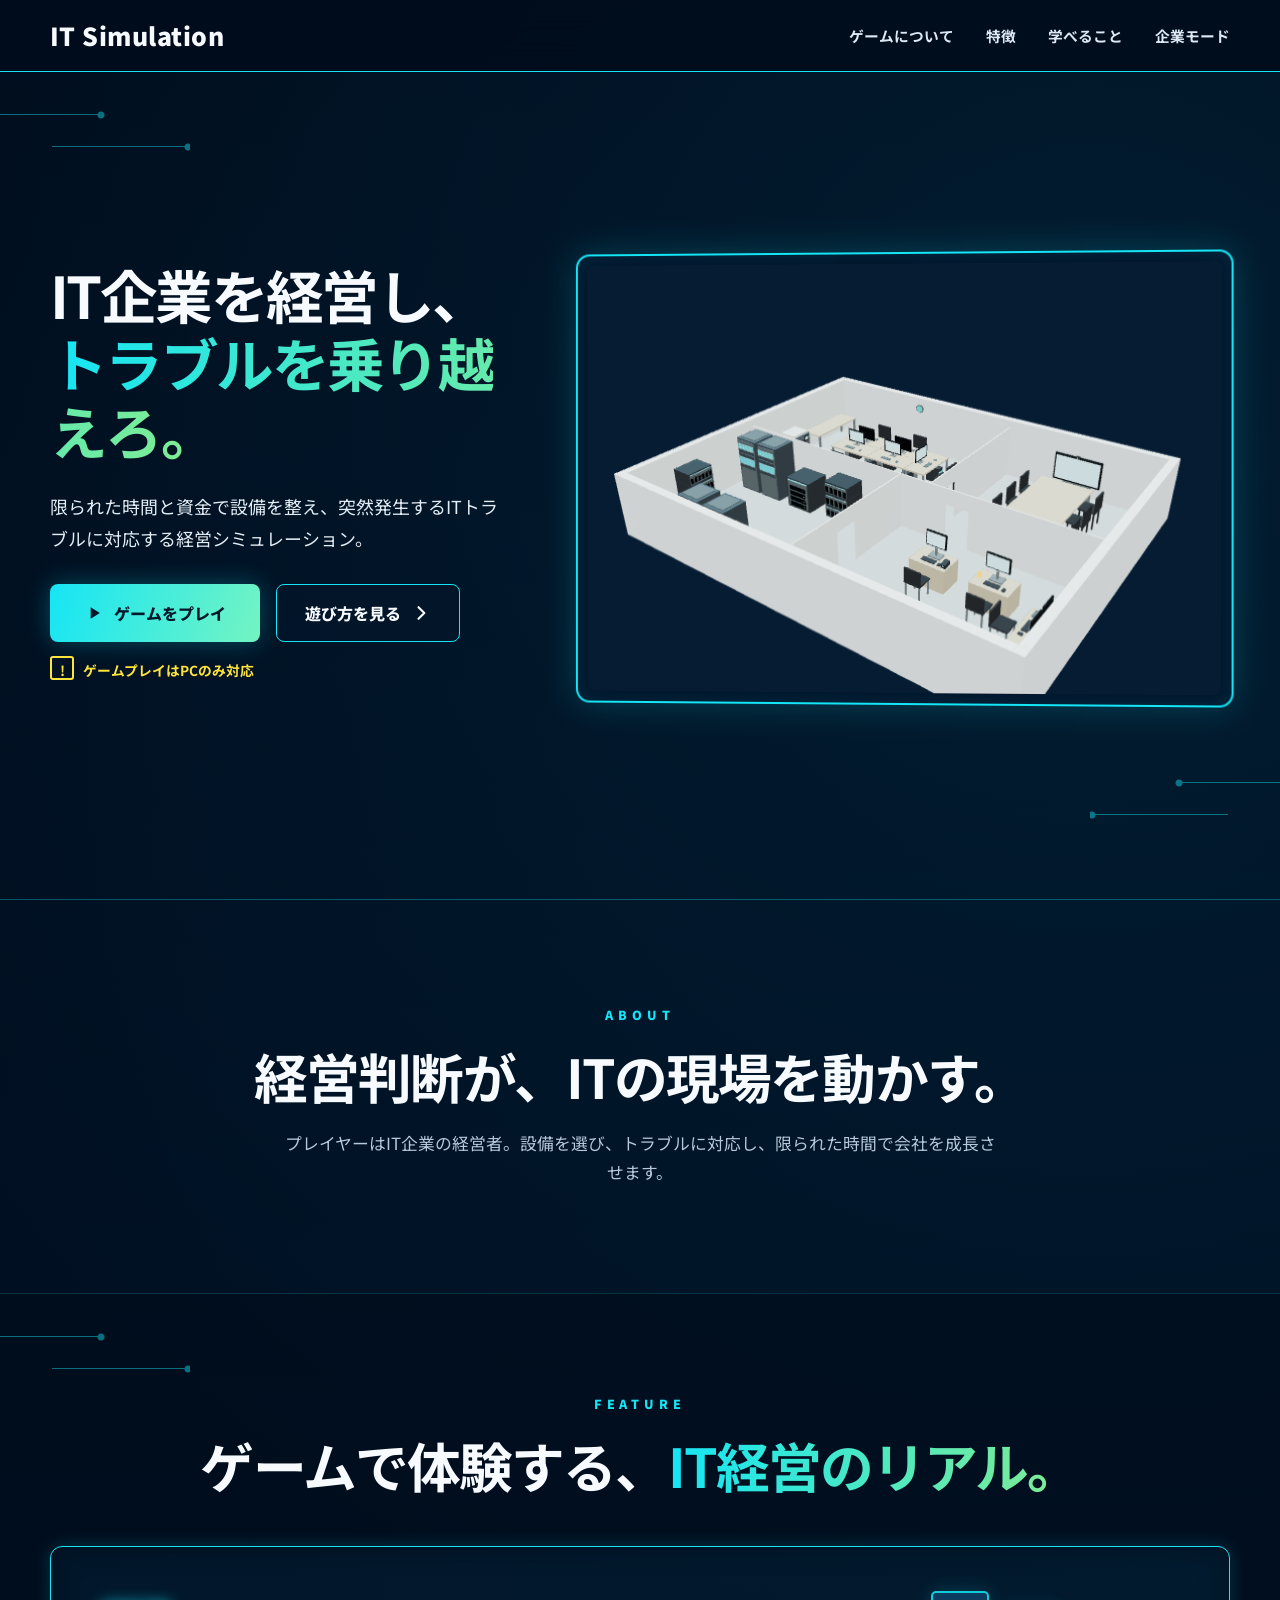
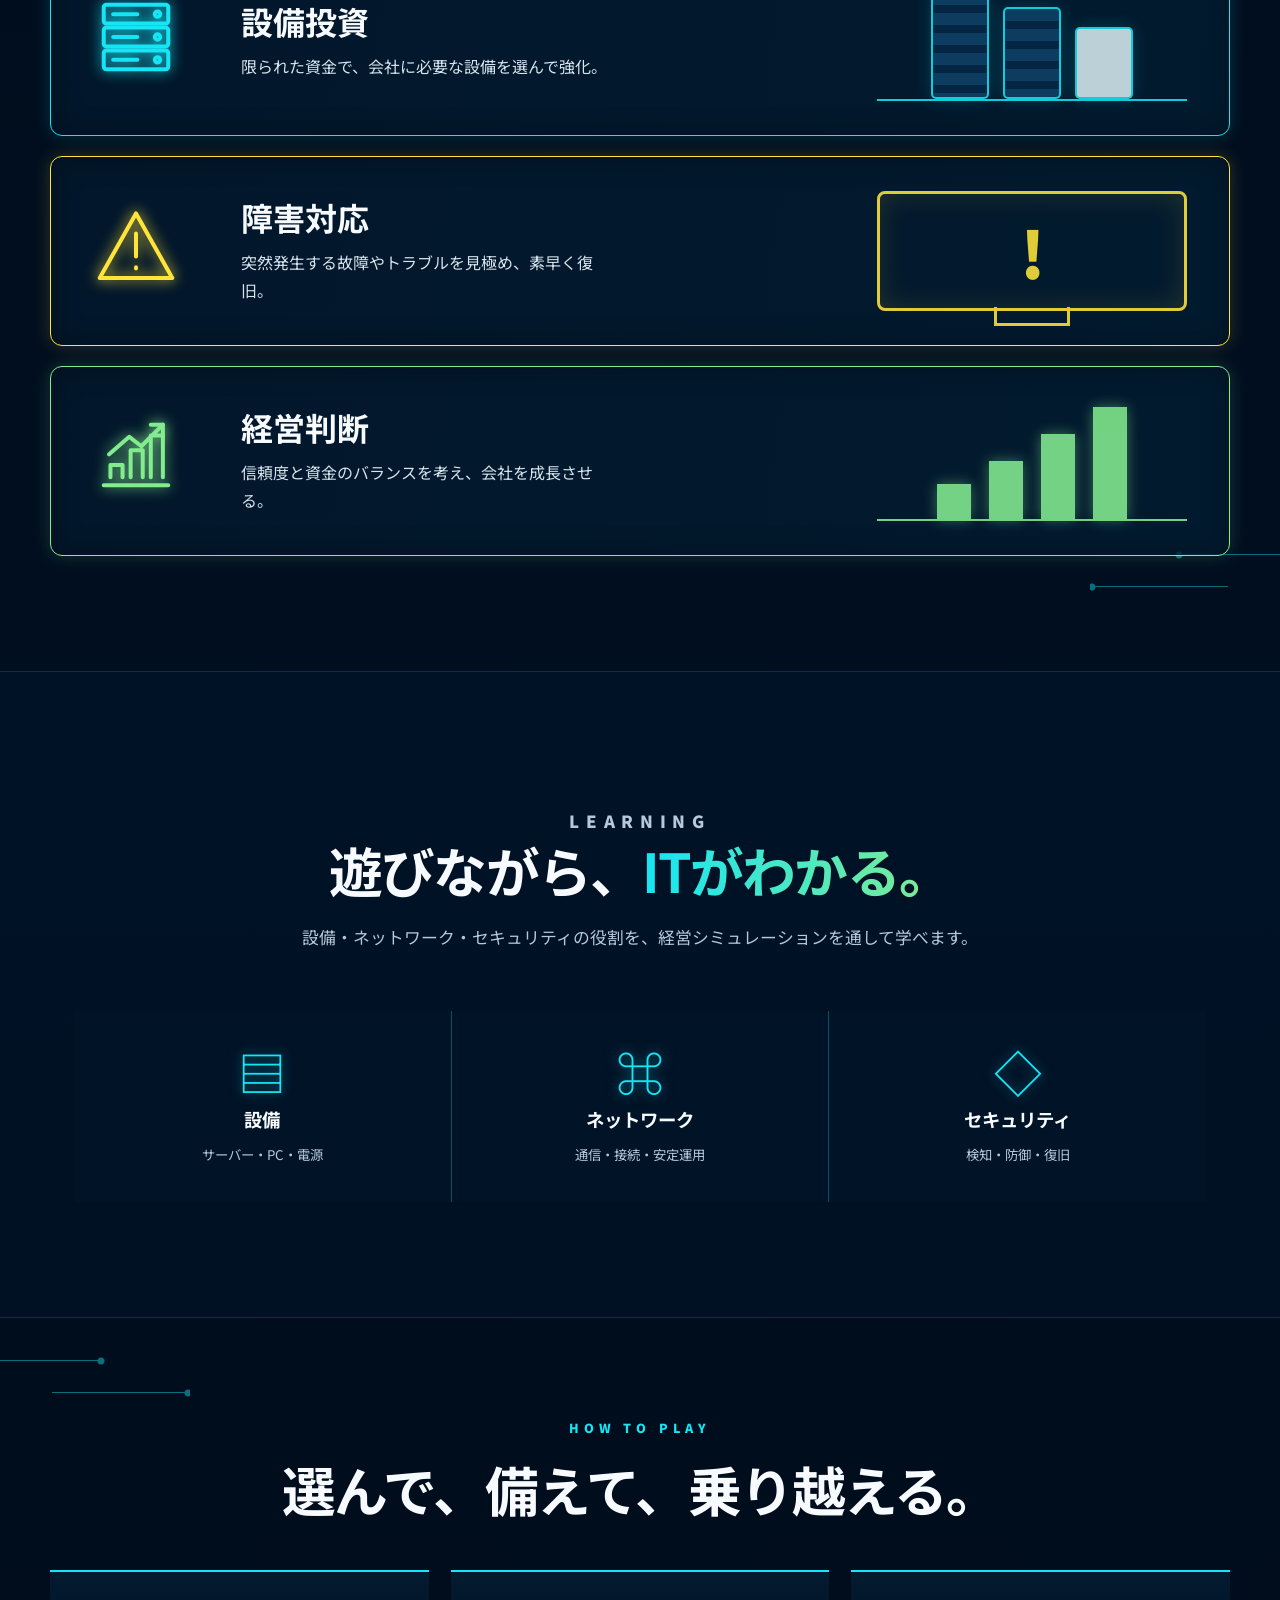
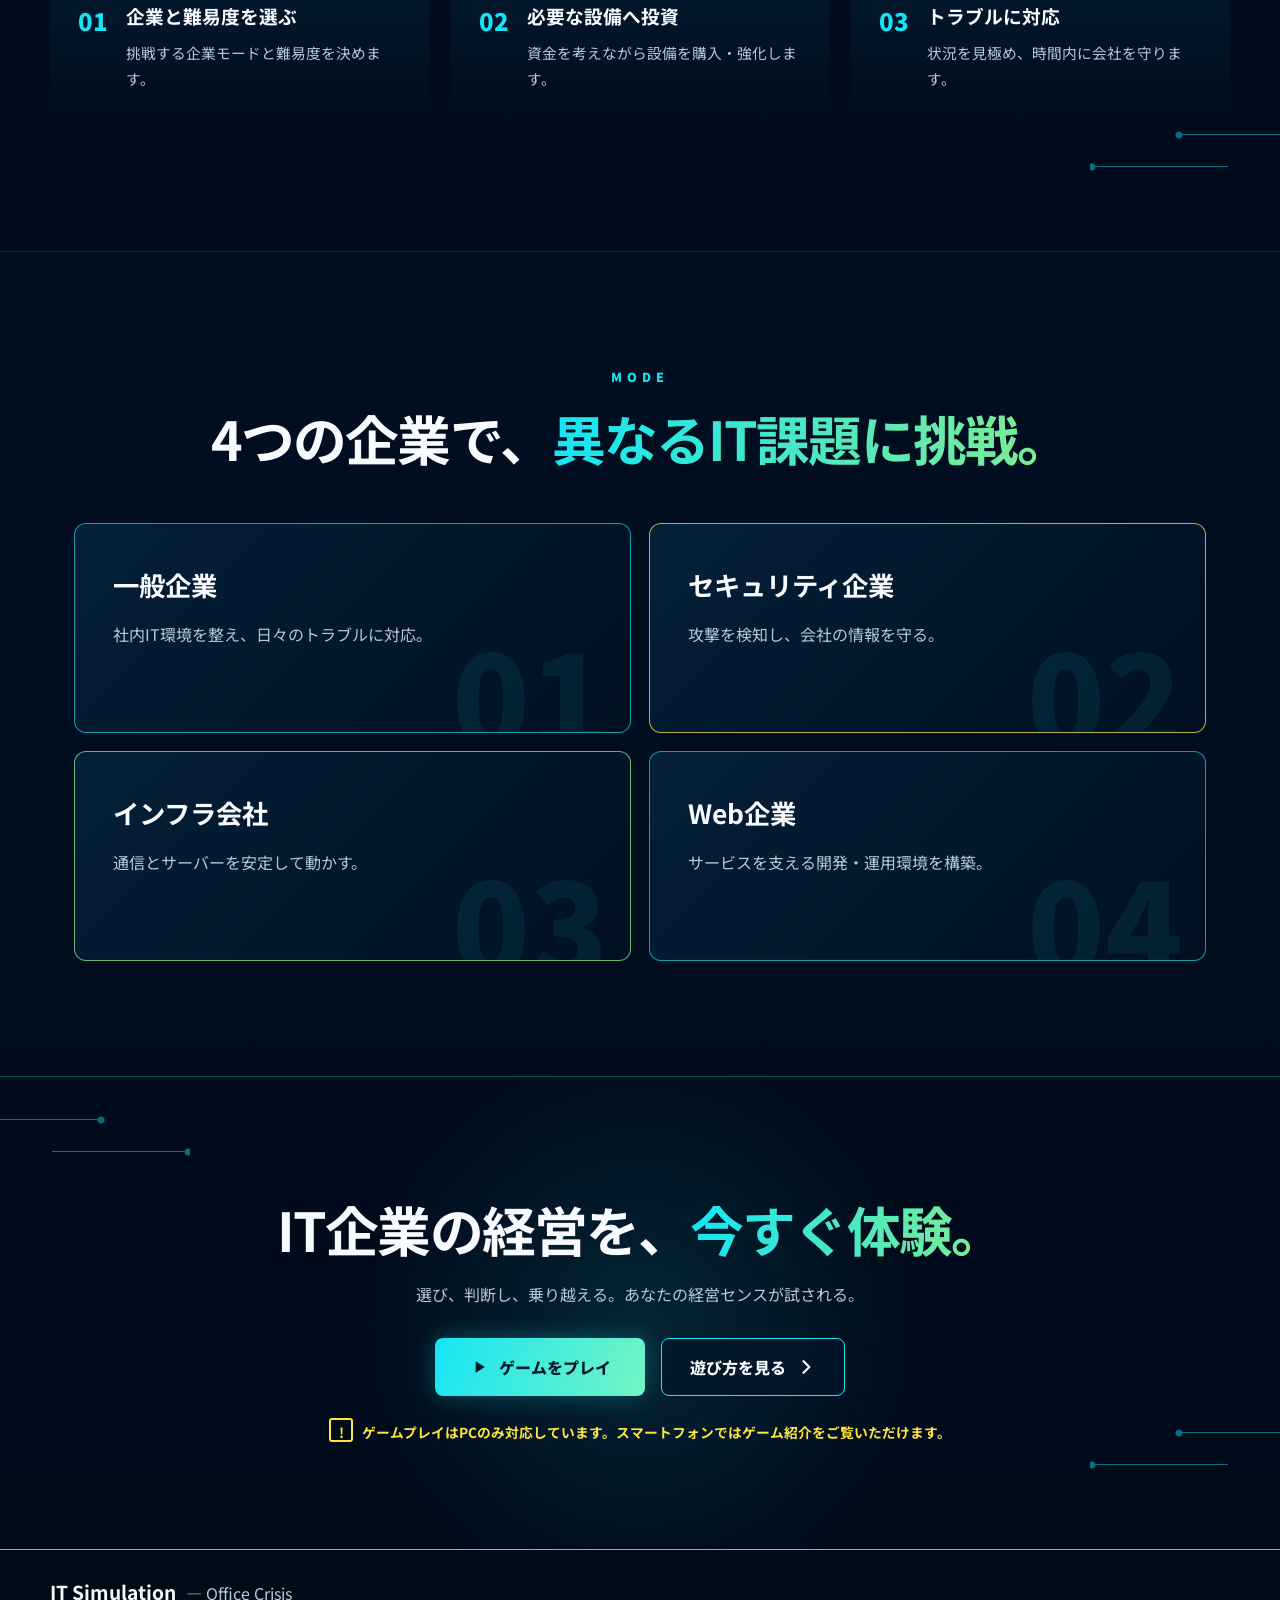
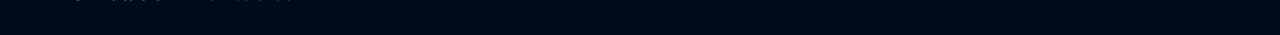
==== commit 4ee5355b: "Add GitHub Pages entry page" ====
--- a/index.html
+++ b/index.html
@@ -1,405 +1,15 @@
-﻿<!DOCTYPE html>
+<!doctype html>
 <html lang="ja">
 <head>
-  <meta charset="UTF-8" />
-  <meta name="viewport" content="width=device-width, initial-scale=1.0, viewport-fit=cover" />
-  <title>IT Simulation | Office Crisis</title>
-  <link rel="icon" href="data:," />
-  <link rel="stylesheet" href="style.css?v=hide-2d-employees-20260814" />
+  <meta charset="utf-8">
+  <meta name="viewport" content="width=device-width, initial-scale=1">
+  <meta http-equiv="refresh" content="0; url=site/about.html">
+  <title>IT Simulation — Office Crisis</title>
+  <script>
+    window.location.replace("site/about.html");
+  </script>
 </head>
 <body>
-  <div class="app-shell">
-    <div id="orientation-warning" class="orientation-warning hidden">
-      <div class="orientation-warning-content">
-        <div class="orientation-icon">📱</div>
-        <p>横向きにしてください</p>
-        <p class="orientation-sub">このゲームは横向きでプレイしてください</p>
-      </div>
-    </div>
-    <section id="home-screen" class="home-screen">
-      <div class="home-copy">
-        <p class="eyebrow">REAL-TIME IT INCIDENT SIMULATION</p>
-        <h1>IT Simulation <span>— Office Crisis</span></h1>
-        <p class="home-lead">ITトラブルが次々に起きる現場で、状況を読み、正しい対応を選び、営業終了までシステムを守り切ってください。</p>
-
-        <div class="mode-selection-container">
-          <p class="section-label">担当するIT組織を選択してください</p>
-          <div class="mode-selector">
-            <button class="mode-card-button active" data-mode="office" type="button">
-              <span class="mode-icon">🏢</span>
-              <div class="mode-info">
-                <span class="mode-name">一般企業</span>
-                <span class="mode-desc">PC・Wi-Fi・アカウントなど社内ITの基礎を学ぶ</span>
-              </div>
-            </button>
-            <button class="mode-card-button" data-mode="security" type="button">
-              <span class="mode-icon">🛡️</span>
-              <div class="mode-info">
-                <span class="mode-name">セキュリティ運用会社</span>
-                <span class="mode-desc">ログ監視・攻撃対応・マルウェア対策を学ぶ</span>
-              </div>
-            </button>
-            <button class="mode-card-button" data-mode="infra" type="button">
-              <span class="mode-icon">🗄️</span>
-              <div class="mode-info">
-                <span class="mode-name">データセンター運用会社</span>
-                <span class="mode-desc">サーバー・ネットワーク・電源冷却を守る</span>
-              </div>
-            </button>
-            <button class="mode-card-button" data-mode="startup" type="button">
-              <span class="mode-icon">💻</span>
-              <div class="mode-info">
-                <span class="mode-name">Webサービス運営会社</span>
-                <span class="mode-desc">Web・クラウド・DB・開発運用を学ぶ</span>
-              </div>
-            </button>
-          </div>
-        </div>
-
-        <div id="mobile-difficulty-selection" class="mobile-difficulty-selection hidden">
-          <h3>難易度を選択</h3>
-          <div class="mobile-difficulty-buttons">
-            <button class="mobile-difficulty-button active" data-difficulty="normal" type="button">ノーマル</button>
-            <button class="mobile-difficulty-button" data-difficulty="hard" type="button">ハード</button>
-            <button class="mobile-difficulty-button" data-difficulty="veryhard" type="button">ベリーハード</button>
-          </div>
-          <button id="mobile-start-game" class="primary-button">ゲーム開始</button>
-        </div>
-
-        <div class="home-actions">
-          <button id="home-start-button" class="primary-button home-start-button" type="button">ゲーム開始</button>
-          <div class="difficulty-control home-difficulty" aria-label="難易度">
-            <button class="difficulty-button active" data-difficulty="normal" type="button">ノーマル</button>
-            <button class="difficulty-button" data-difficulty="hard" type="button">ハード</button>
-            <button class="difficulty-button" data-difficulty="veryhard" type="button">ベリーハード</button>
-          </div>
-          <button id="sound-toggle-home" class="icon-button sound-toggle-button" type="button" aria-label="サウンドをオフにする">🔊</button>
-        </div>
-        <div class="home-secondary-actions">
-          <button id="achievements-open-button" class="secondary-button">🏆 実績</button>
-          <button id="leaderboard-open-button" class="secondary-button">📊 ランキング</button>
-        </div>
-        <div id="resume-choice" class="resume-choice hidden">
-          <p class="resume-copy">進行中のゲームがあります。続きからプレイするか、最初からやり直すかを選んでください。</p>
-          <div class="resume-actions">
-            <button id="resume-continue-button" class="primary-button" type="button">続きからプレイする</button>
-            <button id="resume-restart-button" class="secondary-button" type="button">最初からやり直す</button>
-          </div>
-        </div>
-      </div>
-
-      <div class="home-panel">
-        <section class="home-summary">
-          <h2>今回のミッション</h2>
-          <div class="mission-grid">
-            <div><span>制限時間</span><strong>3分</strong></div>
-            <div><span>初期資金</span><strong>¥100,000</strong></div>
-            <div><span>設備</span><strong id="home-equipment-count">6種類</strong></div>
-            <div><span>トラブル</span><strong id="home-incident-count">70種類</strong></div>
-          </div>
-        </section>
-        <section class="home-rules">
-          <h2>遊び方</h2>
-          <ol>
-            <li>オフィス内に出る <b>!</b> をクリック</li>
-            <li>状況を読み、最適な対応を選ぶ</li>
-            <li>復旧費と設備投資のバランスを考える</li>
-          </ol>
-        </section>
-        <button id="incident-list-toggle" class="secondary-button incident-list-toggle">対応トラブル一覧を表示</button>
-      </div>
-
-      <div id="incident-sidebar" class="incident-sidebar hidden">
-        <div class="incident-sidebar-header">
-          <h2>対応トラブル一覧</h2>
-          <button id="incident-sidebar-close" class="icon-button" aria-label="閉じる">×</button>
-        </div>
-        <div class="incident-sidebar-filters">
-          <div class="filter-group">
-            <label for="mode-filter">企業</label>
-            <select id="mode-filter">
-              <option value="all">すべて</option>
-              <option value="office">一般企業</option>
-              <option value="security">セキュリティ運用会社</option>
-              <option value="infra">データセンター運用会社</option>
-              <option value="startup">Webサービス運営会社</option>
-            </select>
-          </div>
-          <div class="filter-group">
-            <label for="equipment-filter">設備</label>
-            <select id="equipment-filter">
-              <option value="all">すべて</option>
-            </select>
-          </div>
-        </div>
-        <div id="incident-list" class="incident-list"></div>
-      </div>
-    </section>
-
-    <section id="game-screen" class="game-screen hidden">
-      <header class="topbar">
-        <div class="brand">
-          <p class="eyebrow">REAL-TIME IT INCIDENT SIMULATION</p>
-          <h1>IT Simulation <span>— Office Crisis</span></h1>
-        </div>
-        <div class="topbar-actions">
-          <div class="difficulty-control" aria-label="難易度">
-            <button class="difficulty-button active" data-difficulty="normal" type="button">ノーマル</button>
-            <button class="difficulty-button" data-difficulty="hard" type="button">ハード</button>
-            <button class="difficulty-button" data-difficulty="veryhard" type="button">ベリーハード</button>
-          </div>
-          <div id="game-status" class="game-status standby">待機中</div>
-          <button id="sound-toggle-game" class="icon-button sound-toggle-button" type="button" aria-label="サウンドをオフにする">🔊</button>
-          <button id="home-button" class="secondary-button topbar-home-button" type="button">
-            <span class="home-button-label-full">ホームに戻る</span>
-            <span class="home-button-label-short">ホーム</span>
-          </button>
-          <button id="start-button" class="primary-button">リスタート</button>
-        </div>
-      </header>
-
-      <main class="game-layout">
-        <aside class="dashboard">
-          <section class="status-card time-card">
-            <p class="card-label">営業終了まで</p>
-            <strong id="timer" class="timer">03:00</strong>
-            <div class="timer-track"><div id="timer-bar" class="timer-bar"></div></div>
-          </section>
-
-          <section class="status-card">
-            <div class="metric-head">
-              <p class="card-label">資金</p>
-              <span class="metric-icon">¥</span>
-            </div>
-            <strong id="funds" class="metric-value">¥100,000</strong>
-            <p id="funds-detail" class="metric-note">運営は安定しています</p>
-          </section>
-
-          <section class="status-card">
-            <div class="metric-head">
-              <p class="card-label">信頼度</p>
-              <span class="metric-icon">◆</span>
-            </div>
-            <strong id="trust" class="metric-value">100</strong>
-            <div class="trust-track"><div id="trust-bar" class="trust-bar"></div></div>
-            <p id="trust-detail" class="metric-note">社内外から信頼されています</p>
-          </section>
-
-          <section class="status-card compact-card">
-            <p class="card-label">対応状況</p>
-            <div class="status-row">
-              <span>未対応トラブル</span><strong id="incident-count">0</strong>
-            </div>
-            <div class="status-row">
-              <span>故障設備</span><strong id="broken-count">0</strong>
-            </div>
-            <div class="status-row">
-              <span>解決件数</span><strong id="resolved-count">0</strong>
-            </div>
-            <div class="status-row">
-              <span>連続正解</span><strong id="streak-count">0</strong>
-            </div>
-            <div class="status-row hidden">
-              <span>次の発生</span><strong id="next-incident">--</strong>
-            </div>
-          </section>
-
-          <section class="status-card upgrade-card">
-            <div class="upgrade-head">
-              <div>
-                <p class="card-label">設備投資</p>
-                <strong id="upgrade-total" class="upgrade-total">Lv 0</strong>
-              </div>
-              <span class="metric-icon">Lv</span>
-            </div>
-            <p id="upgrade-detail" class="metric-note">営業中に資金を使って設備を強化できます。</p>
-            <div id="upgrade-list" class="upgrade-list"></div>
-          </section>
-
-          <section class="tips-card">
-            <p class="tips-title">遊び方</p>
-            <ol>
-              <li>オフィス内の <b>!</b> をクリック</li>
-              <li>状況を読み、最適な対応を選択</li>
-              <li>復旧費と設備投資のバランスを考える</li>
-            </ol>
-          </section>
-        </aside>
-
-        <section class="office-panel">
-          <div class="office-heading">
-            <div>
-              <p id="floor-eyebrow" class="eyebrow">NORMAL MODE / GENERAL OFFICE</p>
-              <h2 id="floor-title">第1営業フロア</h2>
-            </div>
-            <div class="office-legend">
-              <span><i class="legend-dot normal"></i>正常</span>
-              <span><i class="legend-dot incident"></i>トラブル</span>
-              <span><i class="legend-dot broken"></i>故障</span>
-            </div>
-          </div>
-
-          <div class="news-ticker" aria-live="polite">
-            <span class="news-label">IT NEWS</span>
-            <p id="news-ticker-text">営業開始後、IT運用ニュース速報が流れます。</p>
-          </div>
-
-          <div id="office-map" class="office-map" aria-label="一般企業のオフィス">
-            <div class="floor-grid"></div>
-            <div id="equipment-layer" class="equipment-layer"></div>
-            <div id="employee-layer" class="employee-layer"></div>
-            <div id="start-overlay" class="start-overlay hidden">
-              <div class="start-overlay-card">
-                <span class="start-icon">!</span>
-                <h3>営業開始前</h3>
-                <p>オフィスで起きるITトラブルを解決し、倒産を防いでください。</p>
-                <button id="overlay-start-button" class="primary-button">営業を開始する</button>
-              </div>
-            </div>
-          </div>
-
-          <div class="event-log-panel">
-            <div class="event-log-head">
-              <h3>オペレーションログ</h3>
-              <button id="view-log-button" class="text-button">履歴を表示</button>
-            </div>
-            <ul id="event-log" class="event-log">
-              <li class="log-entry neutral"><span>--:--</span>ゲーム開始後、ここに対応履歴が表示されます。</li>
-            </ul>
-          </div>
-        </section>
-      </main>
-    </section>
-  </div>
-
-  <div id="modal" class="modal hidden" role="dialog" aria-modal="true" aria-labelledby="modal-title">
-    <div class="modal-backdrop"></div>
-    <div class="modal-card">
-      <div class="modal-topline">
-        <span id="modal-category" class="category-badge">INCIDENT</span>
-        <button id="modal-close" class="icon-button" aria-label="閉じる">×</button>
-      </div>
-      <h2 id="modal-title">トラブル発生</h2>
-      <p id="modal-location" class="modal-location"></p>
-      <p id="modal-description" class="modal-description"></p>
-      <div id="modal-effect" class="modal-effect"></div>
-      <div id="modal-options" class="modal-options"></div>
-      <div id="modal-feedback" class="modal-feedback hidden"></div>
-      <div id="modal-actions" class="modal-actions"></div>
-    </div>
-  </div>
-
-  <div id="log-modal" class="modal hidden" role="dialog" aria-modal="true" aria-labelledby="log-modal-title">
-    <div class="modal-backdrop"></div>
-    <div class="log-modal-card">
-      <div class="modal-topline">
-        <span class="category-badge">LOG</span>
-        <button id="log-modal-close" class="icon-button" aria-label="閉じる">×</button>
-      </div>
-      <h2 id="log-modal-title">オペレーション履歴</h2>
-      <div id="log-modal-content" class="log-modal-content"></div>
-    </div>
-  </div>
-
-  <div id="result-modal" class="modal hidden" role="dialog" aria-modal="true" aria-labelledby="result-title">
-    <div class="modal-backdrop result-backdrop"></div>
-    <div class="result-card">
-      <p id="result-eyebrow" class="eyebrow">RESULT</p>
-      <h2 id="result-title">営業終了</h2>
-      <p id="result-message" class="result-message"></p>
-      <div class="result-grid">
-        <div><span>資金</span><strong id="result-funds">¥0</strong></div>
-        <div><span>信頼度</span><strong id="result-trust">0</strong></div>
-        <div><span>解決件数</span><strong id="result-resolved">0</strong></div>
-        <div><span>誤対応</span><strong id="result-mistakes">0</strong></div>
-        <div><span>最大連続正解</span><strong id="result-streak">0</strong></div>
-        <div><span>投資Lv合計</span><strong id="result-upgrades">0</strong></div>
-      </div>
-      <div id="result-score-panel" class="result-score-panel hidden"></div>
-      <div id="result-learning" class="result-learning"></div>
-      <div id="review-list" class="review-list"></div>
-      <button id="restart-button" class="primary-button wide-button">ホーム画面へ戻る</button>
-    </div>
-  </div>
-
-<div id="difficulty-popover" class="popover hidden" role="tooltip" aria-hidden="true">
-    <div class="popover-content"></div>
-    <div class="popover-arrow" aria-hidden="true"></div>
-  </div>
-
-  <div id="achievement-toast-container" class="achievement-toast-container" aria-live="polite"></div>
-
-  <div id="achievements-modal" class="modal hidden" role="dialog" aria-modal="true" aria-labelledby="achievements-modal-title">
-    <div class="modal-backdrop"></div>
-    <div class="log-modal-card">
-      <div class="modal-topline">
-        <span class="category-badge">ACHIEVEMENTS</span>
-        <button id="achievements-modal-close" class="icon-button" aria-label="閉じる">×</button>
-      </div>
-      <h2 id="achievements-modal-title">実績</h2>
-      <p id="achievements-progress" class="achievements-progress">0 / 0 解除済み</p>
-      <div id="achievements-grid" class="achievements-grid log-modal-content"></div>
-    </div>
-  </div>
-
-  <div id="leaderboard-modal" class="modal hidden" role="dialog" aria-modal="true" aria-labelledby="leaderboard-modal-title">
-    <div class="modal-backdrop"></div>
-    <div class="log-modal-card">
-      <div class="modal-topline">
-        <span class="category-badge">RANKING</span>
-        <button id="leaderboard-modal-close" class="icon-button" aria-label="閉じる">×</button>
-      </div>
-      <h2 id="leaderboard-modal-title">ランキング</h2>
-      <div class="incident-sidebar-filters leaderboard-filters">
-        <div class="filter-group">
-          <label for="leaderboard-mode-select">企業</label>
-          <select id="leaderboard-mode-select">
-            <option value="office">一般企業</option>
-            <option value="security">セキュリティ運用会社</option>
-            <option value="infra">データセンター運用会社</option>
-            <option value="startup">Webサービス運営会社</option>
-          </select>
-        </div>
-        <div class="filter-group">
-          <label for="leaderboard-difficulty-select">難易度</label>
-          <select id="leaderboard-difficulty-select">
-            <option value="normal">ノーマル</option>
-            <option value="hard">ハード</option>
-            <option value="veryhard">ベリーハード</option>
-          </select>
-        </div>
-      </div>
-      <div id="leaderboard-content" class="log-modal-content"></div>
-    </div>
-  </div>
-
-  <script type="importmap">
-    {
-      "imports": {
-        "three": "./assets/vendor/three/three.module.js?v=160-local"
-      }
-    }
-  </script>
-  <script src="script/config.js?v=game-duration-3min-20260821"></script>
-  <script src="script/incidents/office.js?v=expanded-incidents-20260807"></script>
-  <script src="script/incidents/security.js?v=expanded-incidents-20260807"></script>
-  <script src="script/incidents/infra.js?v=expanded-incidents-20260807"></script>
-  <script src="script/incidents/startup.js?v=expanded-incidents-20260807"></script>
-  <script src="script/modes/office.js"></script>
-  <script src="script/modes/security.js"></script>
-  <script src="script/modes/infra.js"></script>
-  <script src="script/modes/startup.js"></script>
-  <script src="script/modes/registry.js?v=company-types-20260807"></script>
-  <script src="script/equipment-3d.js?v=office-wifi-marker-20260821-1420"></script>
-  <script src="script/renderer.js?v=office-wifi-marker-20260821-1420"></script>
-  <script src="script/game-loop.js?v=revenue-every-5s-20260821"></script>
-  <script src="script/employees.js"></script>
-  <script src="script/modals.js?v=result-learning-20260807"></script>
-  <script src="script/game-over.js?v=result-learning-20260807"></script>
-  <script src="script/state.js?v=news-forecast-20260808"></script>
-  <script src="script/main.js?v=company-types-20260807"></script>
-  <script src="script/audio.js"></script>
-  <script src="script/achievements.js"></script>
-  <script src="script/leaderboard.js"></script>
+  <p><a href="site/about.html">IT Simulation — Office Crisis を開く</a></p>
 </body>
 </html>
